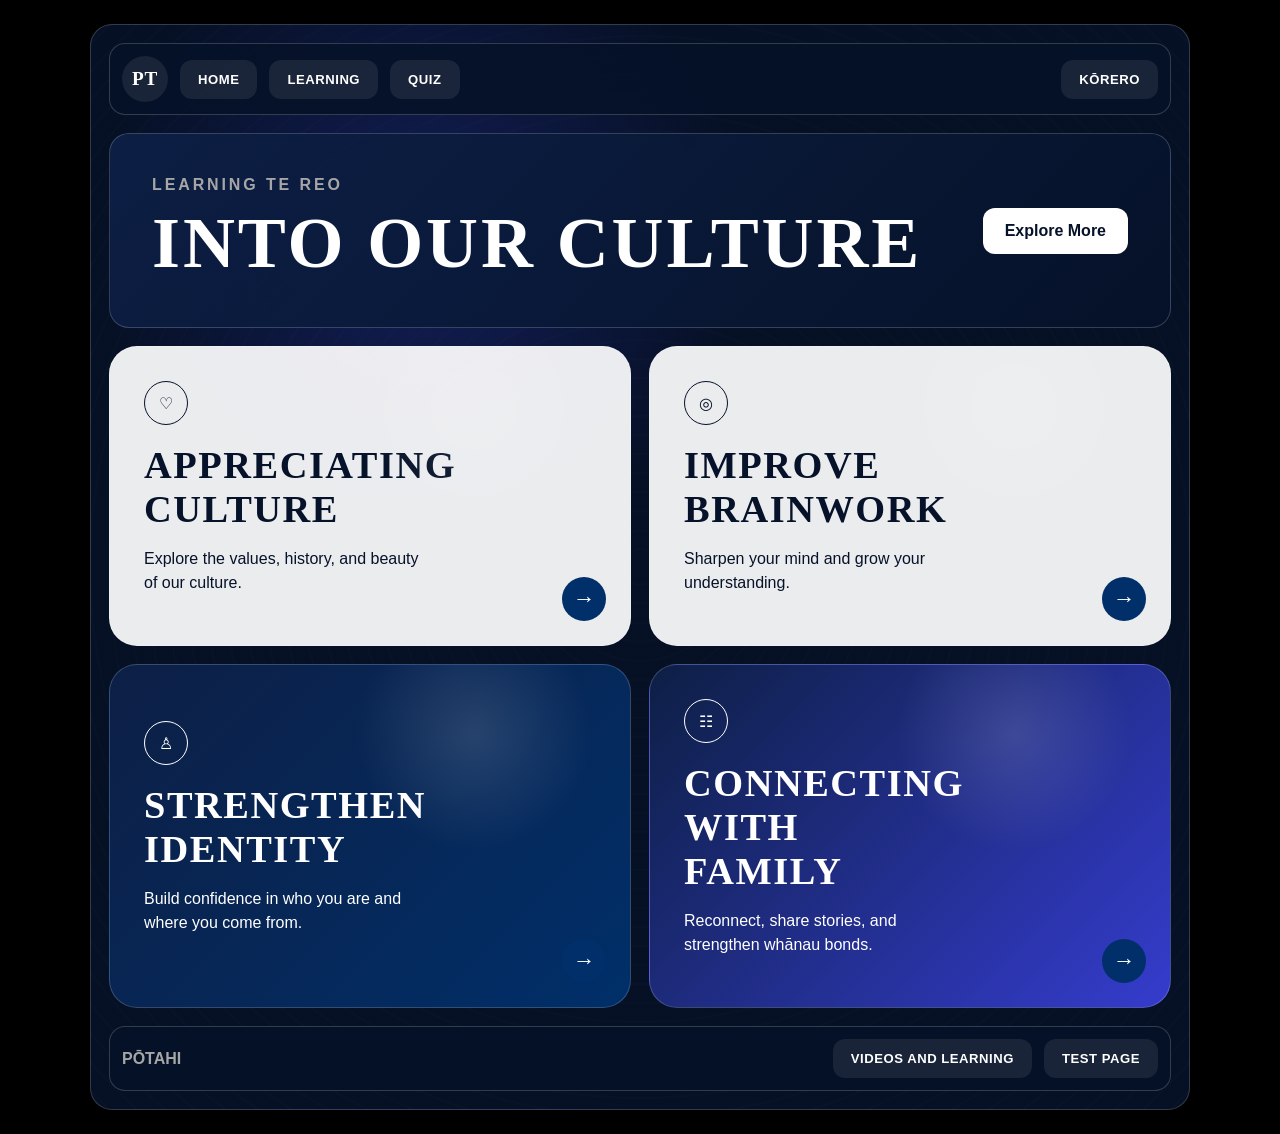
==== index.html @ b0d4fcc9 "homepage" ====
<!DOCTYPE html>
<html lang="en-NZ">
<head>
  <meta charset="UTF-8" />
  <meta name="viewport" content="width=device-width, initial-scale=1.0" />
  <title>Learning Te Reo</title>
  <link rel="stylesheet" href="style.css" />
</head>
<body>
  <main class="site-shell">
    <nav class="top-nav" aria-label="Main navigation">
      <a class="logo" href="#" aria-label="Home">PT</a>
      <a href="#">Home</a>
      <a href="#learning">Learning</a>
      <a href="#quiz">Quiz</a>
      <a class="nav-pill" href="#korero">Kōrero</a>
    </nav>

    <section class="hero">
      <div>
        <p class="eyebrow">Learning Te Reo</p>
        <h1>Into Our Culture</h1>
      </div>
      <a class="button" href="#learning">Explore More</a>
    </section>

    <section id="learning" class="card-grid" aria-label="Learning sections">
      <article class="info-card light-card">
        <div class="icon">♡</div>
        <h2>Appreciating Culture</h2>
        <p>Explore the values, history, and beauty of our culture.</p>
        <a href="#" aria-label="Open Appreciating Culture">→</a>
      </article>

      <article class="info-card light-card">
        <div class="icon">◎</div>
        <h2>Improve Brainwork</h2>
        <p>Sharpen your mind and grow your understanding.</p>
        <a href="#" aria-label="Open Improve Brainwork">→</a>
      </article>

      <article class="info-card dark-card">
        <div class="icon">♙</div>
        <h2>Strengthen Identity</h2>
        <p>Build confidence in who you are and where you come from.</p>
        <a href="#" aria-label="Open Strengthen Identity">→</a>
      </article>

      <article class="info-card purple-card">
        <div class="icon">☷</div>
        <h2>Connecting With Family</h2>
        <p>Reconnect, share stories, and strengthen whānau bonds.</p>
        <a href="#" aria-label="Open Connecting With Family">→</a>
      </article>
    </section>

    <footer class="footer-nav">
      <span>Pōtahi</span>
      <a href="#videos">Videos and Learning</a>
      <a id="quiz" href="#test">Test Page</a>
    </footer>
  </main>

  <script src="script.js"></script>
</body>
</html>
---- style.css ----
:root {
  --navy: #061229;
  --navy-2: #0d1f45;
  --blue: #002f69;
  --purple: #353ccd;
  --white: #ffffff;
  --soft: #f4f5f7;
  --muted: #a6a6a6;
  --line: rgba(255, 255, 255, 0.18);
}

* {
  box-sizing: border-box;
}

body {
  margin: 0;
  min-height: 100vh;
  font-family: Arial, Helvetica, sans-serif;
  background: #000;
  color: var(--white);
  display: grid;
  place-items: center;
  padding: 24px;
}

.site-shell {
  width: min(1100px, 100%);
  padding: 18px;
  border-radius: 22px;
  border: 1px solid var(--line);
  background:
    radial-gradient(circle at 30% 20%, rgba(53, 60, 205, 0.3), transparent 28%),
    linear-gradient(rgba(6, 18, 41, 0.9), rgba(6, 18, 41, 0.92)),
    repeating-radial-gradient(circle at center, transparent 0 16px, rgba(255,255,255,0.08) 17px 19px);
  box-shadow: 0 24px 80px rgba(0, 0, 0, 0.45);
}

.top-nav,
.footer-nav {
  background: rgba(6, 18, 41, 0.9);
  border: 1px solid var(--line);
  border-radius: 16px;
  padding: 12px;
  display: flex;
  gap: 12px;
  align-items: center;
}

.top-nav a,
.footer-nav a {
  color: var(--white);
  text-decoration: none;
  font-weight: 700;
  letter-spacing: 0.04em;
  text-transform: uppercase;
  font-size: 0.82rem;
  padding: 12px 18px;
  border-radius: 12px;
  background: rgba(255, 255, 255, 0.08);
}

.top-nav a:hover,
.footer-nav a:hover,
.button:hover {
  transform: translateY(-2px);
}

.logo {
  width: 46px;
  height: 46px;
  display: grid;
  place-items: center;
  border-radius: 50% !important;
  padding: 0 !important;
  font-family: Georgia, serif;
  font-size: 1.2rem !important;
}

.nav-pill {
  margin-left: auto;
}

.hero {
  margin: 18px 0;
  min-height: 170px;
  border-radius: 20px;
  padding: 42px;
  display: flex;
  justify-content: space-between;
  gap: 24px;
  align-items: center;
  background: linear-gradient(135deg, rgba(13,31,69,0.98), rgba(6,18,41,0.9));
  border: 1px solid var(--line);
}

.eyebrow {
  margin: 0 0 8px;
  text-transform: uppercase;
  letter-spacing: 0.18em;
  color: var(--muted);
  font-weight: 700;
}

h1,
h2 {
  margin: 0;
  font-family: Georgia, 'Times New Roman', serif;
  text-transform: uppercase;
  letter-spacing: 0.04em;
}

h1 {
  font-size: clamp(2.2rem, 6vw, 4.5rem);
}

.button {
  color: var(--navy);
  background: var(--white);
  text-decoration: none;
  font-weight: 800;
  padding: 14px 22px;
  border-radius: 12px;
  white-space: nowrap;
}

.card-grid {
  display: grid;
  grid-template-columns: repeat(2, 1fr);
  gap: 18px;
}

.info-card {
  min-height: 240px;
  padding: 34px;
  border-radius: 28px;
  border: 1px solid var(--line);
  position: relative;
  overflow: hidden;
  display: flex;
  flex-direction: column;
  justify-content: center;
}

.info-card::after {
  content: "";
  position: absolute;
  inset: 0;
  background: radial-gradient(circle at 70% 20%, rgba(255,255,255,0.13), transparent 26%);
  pointer-events: none;
}

.info-card h2 {
  font-size: clamp(1.6rem, 3vw, 2.6rem);
  max-width: 11ch;
}

.info-card p {
  max-width: 280px;
  line-height: 1.5;
}

.info-card a {
  position: absolute;
  right: 24px;
  bottom: 24px;
  width: 44px;
  height: 44px;
  display: grid;
  place-items: center;
  border-radius: 50%;
  color: var(--white);
  background: var(--blue);
  text-decoration: none;
  font-size: 1.4rem;
}

.icon {
  width: 44px;
  height: 44px;
  display: grid;
  place-items: center;
  border: 1px solid currentColor;
  border-radius: 50%;
  margin-bottom: 18px;
}

.light-card {
  background: rgba(255,255,255,0.92);
  color: var(--navy);
}

.dark-card {
  background: linear-gradient(135deg, var(--navy-2), var(--blue));
}

.purple-card {
  background: linear-gradient(135deg, var(--navy-2), var(--purple));
}

.footer-nav {
  margin-top: 18px;
}

.footer-nav span {
  margin-right: auto;
  font-weight: 800;
  text-transform: uppercase;
  color: var(--muted);
}

@media (max-width: 760px) {
  body {
    padding: 12px;
  }

  .top-nav,
  .footer-nav,
  .hero {
    flex-wrap: wrap;
  }

  .nav-pill {
    margin-left: 0;
  }

  .hero {
    padding: 28px;
    align-items: flex-start;
  }

  .card-grid {
    grid-template-columns: 1fr;
  }

  .info-card {
    min-height: 210px;
  }
}
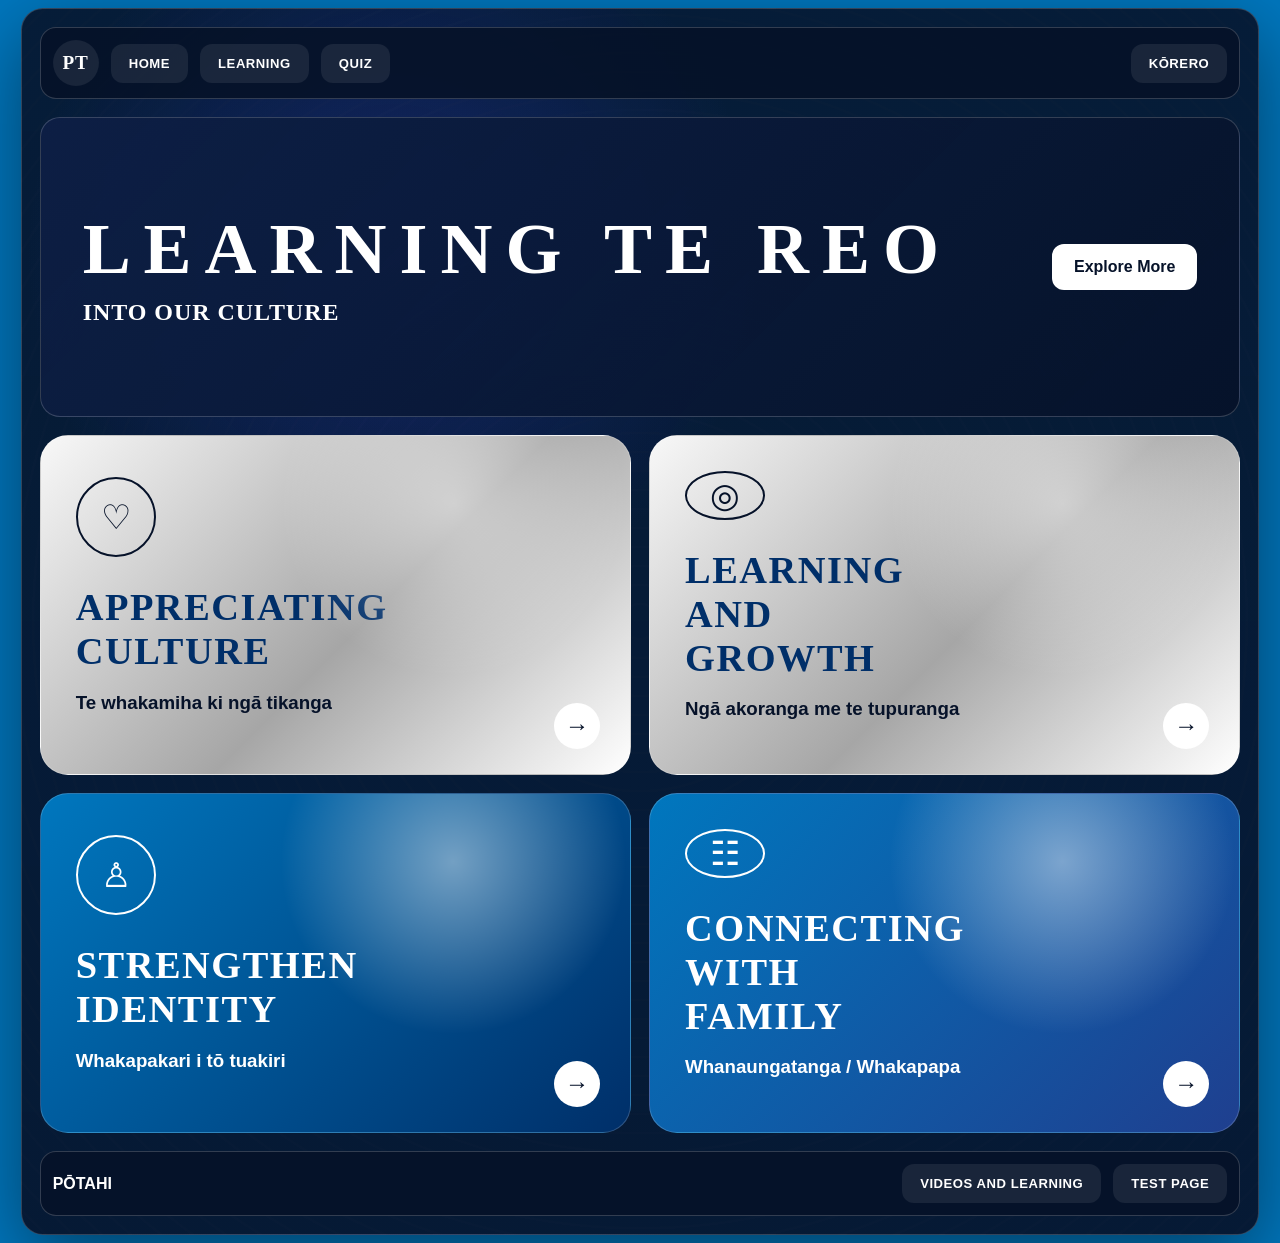
==== commit a758e6f1: "testing" ====
--- a/index.html
+++ b/index.html
@@ -6,52 +6,156 @@
   <title>Learning Te Reo</title>
   <link rel="stylesheet" href="style.css" />
 </head>
+
+
 <body>
+
+
   <main class="site-shell">
+
     <nav class="top-nav" aria-label="Main navigation">
       <a class="logo" href="#" aria-label="Home">PT</a>
       <a href="#">Home</a>
-      <a href="#learning">Learning</a>
-      <a href="#quiz">Quiz</a>
+      <a href="learning.html">Learning</a>
+      <a href="Quiz.html">Quiz</a>
       <a class="nav-pill" href="#korero">Kōrero</a>
     </nav>
 
+
+
     <section class="hero">
       <div>
-        <p class="eyebrow">Learning Te Reo</p>
-        <h1>Into Our Culture</h1>
+        <h1 class="eyebrow">Learning Te Reo</h1>
+        <h2>Into Our Culture</h2>
       </div>
       <a class="button" href="#learning">Explore More</a>
     </section>
 
     <section id="learning" class="card-grid" aria-label="Learning sections">
-      <article class="info-card light-card">
+
+<article class="info-card light-card">
+
+    <div class="card-front">
         <div class="icon">♡</div>
+
         <h2>Appreciating Culture</h2>
-        <p>Explore the values, history, and beauty of our culture.</p>
-        <a href="#" aria-label="Open Appreciating Culture">→</a>
-      </article>
 
-      <article class="info-card light-card">
+        <h3>Te whakamiha ki ngā tikanga</h3>
+
+        <span class="arrow">→</span>
+    </div>
+
+    <div class="card-back">
+
+        <h2>Appreciating Culture</h2>
+
+        <p>
+            Learning Te Reo Māori helps us understand the traditions,
+            values and stories that have shaped Aotearoa. Appreciating
+            culture strengthens respect and connection between people.
+        </p>
+
+        <a href="learning.html" class="learn-btn">
+            Learn More
+        </a>
+
+    </div>
+
+</article>
+
+<article class="info-card light-card">
+
+    <div class="card-front">
+
         <div class="icon">◎</div>
-        <h2>Improve Brainwork</h2>
-        <p>Sharpen your mind and grow your understanding.</p>
-        <a href="#" aria-label="Open Improve Brainwork">→</a>
-      </article>
 
-      <article class="info-card dark-card">
+        <h2>Learning and Growth</h2>
+
+        <h3>Ngā akoranga me te tupuranga</h3>
+
+        <span class="arrow">→</span>
+
+    </div>
+
+    <div class="card-back">
+
+        <h2>Learning and Growth</h2>
+
+        <p>
+            Learning another language improves memory, confidence and
+            communication while helping young people connect with Māori
+            culture.
+        </p>
+
+        <a href="learning.html" class="learn-btn">
+            Learn More
+        </a>
+
+    </div>
+
+</article>
+
+<article class="info-card dark-card">
+
+    <div class="card-front">
+
         <div class="icon">♙</div>
+
         <h2>Strengthen Identity</h2>
-        <p>Build confidence in who you are and where you come from.</p>
-        <a href="#" aria-label="Open Strengthen Identity">→</a>
-      </article>
 
-      <article class="info-card purple-card">
+        <h3>Whakapakari i tō tuakiri</h3>
+
+        <span class="arrow">→</span>
+
+    </div>
+
+    <div class="card-back">
+
+        <h2>Strengthen Identity</h2>
+
+        <p>
+            Speaking Te Reo Māori helps young Māori feel proud of who they
+            are while strengthening identity, confidence and belonging.
+        </p>
+
+        <a href="learning.html" class="learn-btn">
+            Learn More
+        </a>
+
+    </div>
+
+</article>
+
+<article class="info-card purple-card">
+
+    <div class="card-front">
+
         <div class="icon">☷</div>
+
         <h2>Connecting With Family</h2>
-        <p>Reconnect, share stories, and strengthen whānau bonds.</p>
-        <a href="#" aria-label="Open Connecting With Family">→</a>
-      </article>
+
+        <h3>Whanaungatanga / Whakapapa</h3>
+
+        <span class="arrow">→</span>
+
+    </div>
+
+    <div class="card-back">
+
+        <h2>Connecting With Family</h2>
+
+        <p>
+            Learning Te Reo Māori creates stronger relationships between
+            generations and helps preserve family history and whakapapa.
+        </p>
+
+        <a href="learning.html" class="learn-btn">
+            Learn More
+        </a>
+
+    </div>
+
+</article>
     </section>
 
     <footer class="footer-nav">
--- a/style.css
+++ b/style.css
@@ -6,6 +6,7 @@
   --white: #ffffff;
   --soft: #f4f5f7;
   --muted: #a6a6a6;
+  --ocean: #0077BE;
   --line: rgba(255, 255, 255, 0.18);
 }
 
@@ -17,15 +18,16 @@
   margin: 0;
   min-height: 100vh;
   font-family: Arial, Helvetica, sans-serif;
-  background: #000;
+  background: var(--ocean);
   color: var(--white);
-  display: grid;
-  place-items: center;
-  padding: 24px;
+
+  padding: 8px;
 }
 
 .site-shell {
-  width: min(1100px, 100%);
+  width: 98%;
+  max-width: 2500px;
+  margin: 0 auto;
   padding: 18px;
   border-radius: 22px;
   border: 1px solid var(--line);
@@ -83,7 +85,7 @@
 
 .hero {
   margin: 18px 0;
-  min-height: 170px;
+  min-height: 300px;
   border-radius: 20px;
   padding: 42px;
   display: flex;
@@ -98,7 +100,7 @@
   margin: 0 0 8px;
   text-transform: uppercase;
   letter-spacing: 0.18em;
-  color: var(--muted);
+  color: var(--white);
   font-weight: 700;
 }
 
@@ -107,6 +109,7 @@
   margin: 0;
   font-family: Georgia, 'Times New Roman', serif;
   text-transform: uppercase;
+  color: var(--white);
   letter-spacing: 0.04em;
 }
 
@@ -130,23 +133,122 @@
   gap: 18px;
 }
 
-.info-card {
-  min-height: 240px;
-  padding: 34px;
-  border-radius: 28px;
-  border: 1px solid var(--line);
-  position: relative;
-  overflow: hidden;
-  display: flex;
-  flex-direction: column;
-  justify-content: center;
-}
+.info-card{
+    position:relative;
+    min-height: 340px;
+    border-radius:28px;
+    overflow:hidden;
+    border:1px solid var(--line);
+
+    cursor:pointer;
+
+    transition:.45s;
+
+    transform-style:preserve-3d;
+}
+
+.info-card:hover{
+    transform:translateY(-12px) scale(1.03);
+
+    box-shadow:0 30px 60px rgba(0,0,0,.35);
+}
+
+.card-front,
+.card-back{
+
+    position:absolute;
+
+    inset:0;
+
+    padding:35px;
+
+    display:flex;
+
+    flex-direction:column;
+
+    justify-content:center;
+
+    transition:.45s;
+}
+
+.card-front{
+
+    opacity:1;
+
+    transform:translateY(0);
+}
+
+.card-back{
+
+    opacity:0;
+
+    transform:translateY(60px);
+
+    justify-content:center;
+}
+
+.info-card:hover .card-front{
+
+    opacity:0;
+
+    transform:translateY(-40px);
+}
+
+.info-card:hover .card-back{
+
+    opacity:1;
+
+    transform:translateY(0);
+}
+
+.arrow{
+
+    position:absolute;
+
+    right:30px;
+
+    bottom:25px;
+
+    width:46px;
+
+    height:46px;
+
+    border-radius:50%;
+
+    display:grid;
+
+    place-items:center;
+
+    background:white;
+
+    color:#061229;
+
+    font-size:24px;
+
+    font-weight:bold;
+
+    transition:.35s;
+}
+
+.info-card:hover .arrow{
+
+    transform:rotate(45deg) scale(1.2);
+}
+
+
 
 .info-card::after {
   content: "";
   position: absolute;
   inset: 0;
-  background: radial-gradient(circle at 70% 20%, rgba(255,255,255,0.13), transparent 26%);
+
+  background:
+    radial-gradient(
+      circle at 70% 20%,
+      rgba(255,255,255,0.45),
+      transparent 35%
+    );
+
   pointer-events: none;
 }
 
@@ -156,46 +258,104 @@
 }
 
 .info-card p {
-  max-width: 280px;
-  line-height: 1.5;
-}
-
-.info-card a {
-  position: absolute;
-  right: 24px;
-  bottom: 24px;
-  width: 44px;
-  height: 44px;
-  display: grid;
-  place-items: center;
-  border-radius: 50%;
-  color: var(--white);
-  background: var(--blue);
-  text-decoration: none;
-  font-size: 1.4rem;
-}
-
-.icon {
-  width: 44px;
-  height: 44px;
-  display: grid;
-  place-items: center;
-  border: 1px solid currentColor;
-  border-radius: 50%;
-  margin-bottom: 18px;
+    max-width: 100%;
+    width: 100%;
+
+    font-size: 1.05rem;
+    line-height: 1.8;
+
+    margin-top: 18px;
+    margin-bottom: 0;
+
+    flex-grow: 1;
+}
+
+.learn-btn{
+    position:absolute;
+
+    right:25px;
+    bottom:25px;
+
+    width:120px;
+    height:120px;
+
+    display:flex;
+    align-items:center;
+    justify-content:center;
+
+    border-radius:50%;
+
+    text-decoration:none;
+    text-align:center;
+
+    font-size:1.15rem;
+    font-weight:700;
+
+    transition:.35s;
+}
+
+/* Top two cards */
+.light-card .learn-btn{
+    background:#ffffff;
+    color:var(--blue);
+}
+
+/* Bottom two cards */
+.dark-card .learn-btn,
+.purple-card .learn-btn{
+    background:var(--blue);
+    color:#ffffff;
+}
+
+.learn-btn:hover{
+    transform:scale(1.08);
+}
+
+.icon{
+    width:80px;
+    height:80px;
+
+    font-size:34px;
+
+    display:flex;
+    align-items:center;
+    justify-content:center;
+
+    border-radius:50%;
+    border:2px solid currentColor;
+
+    margin-bottom:28px;
 }
 
 .light-card {
-  background: rgba(255,255,255,0.92);
+  background: linear-gradient(
+      135deg,
+      #f8f8f8 0%,
+      var(--muted) 55%,
+      #ffffff 100%
+  );
+
   color: var(--navy);
 }
 
+.light-card h2 {
+  color: var(--blue);
+}
+
+.light-card p {
+  color: var(--blue);
+}
+
 .dark-card {
-  background: linear-gradient(135deg, var(--navy-2), var(--blue));
+  background: linear-gradient(135deg, var(--ocean), var(--blue));
 }
 
 .purple-card {
-  background: linear-gradient(135deg, var(--navy-2), var(--purple));
+  background: linear-gradient(
+      135deg,
+      var(--ocean),
+      #1f3f8f
+  );
 }
 
 .footer-nav {
@@ -206,7 +366,46 @@
   margin-right: auto;
   font-weight: 800;
   text-transform: uppercase;
-  color: var(--muted);
+  color: var(--white);
+}
+
+.learn-btn{
+    width:120px;
+    height:120px;
+
+    display:flex;
+    align-items:center;
+    justify-content:center;
+
+    text-align:center;
+    text-decoration:none;
+
+    border-radius:50%;
+
+    font-weight:bold;
+
+    transition:.3s;
+
+    position:absolute;
+    right:25px;
+    bottom:25px;
+}
+
+/* Top two cards */
+.light-card .learn-btn{
+    background:#ffffff;
+    color:var(--blue);
+}
+
+/* Bottom two cards */
+.dark-card .learn-btn,
+.purple-card .learn-btn{
+    background:var(--blue);
+    color:#ffffff;
+}
+
+.learn-btn:hover{
+    transform:scale(1.08);
 }
 
 @media (max-width: 760px) {
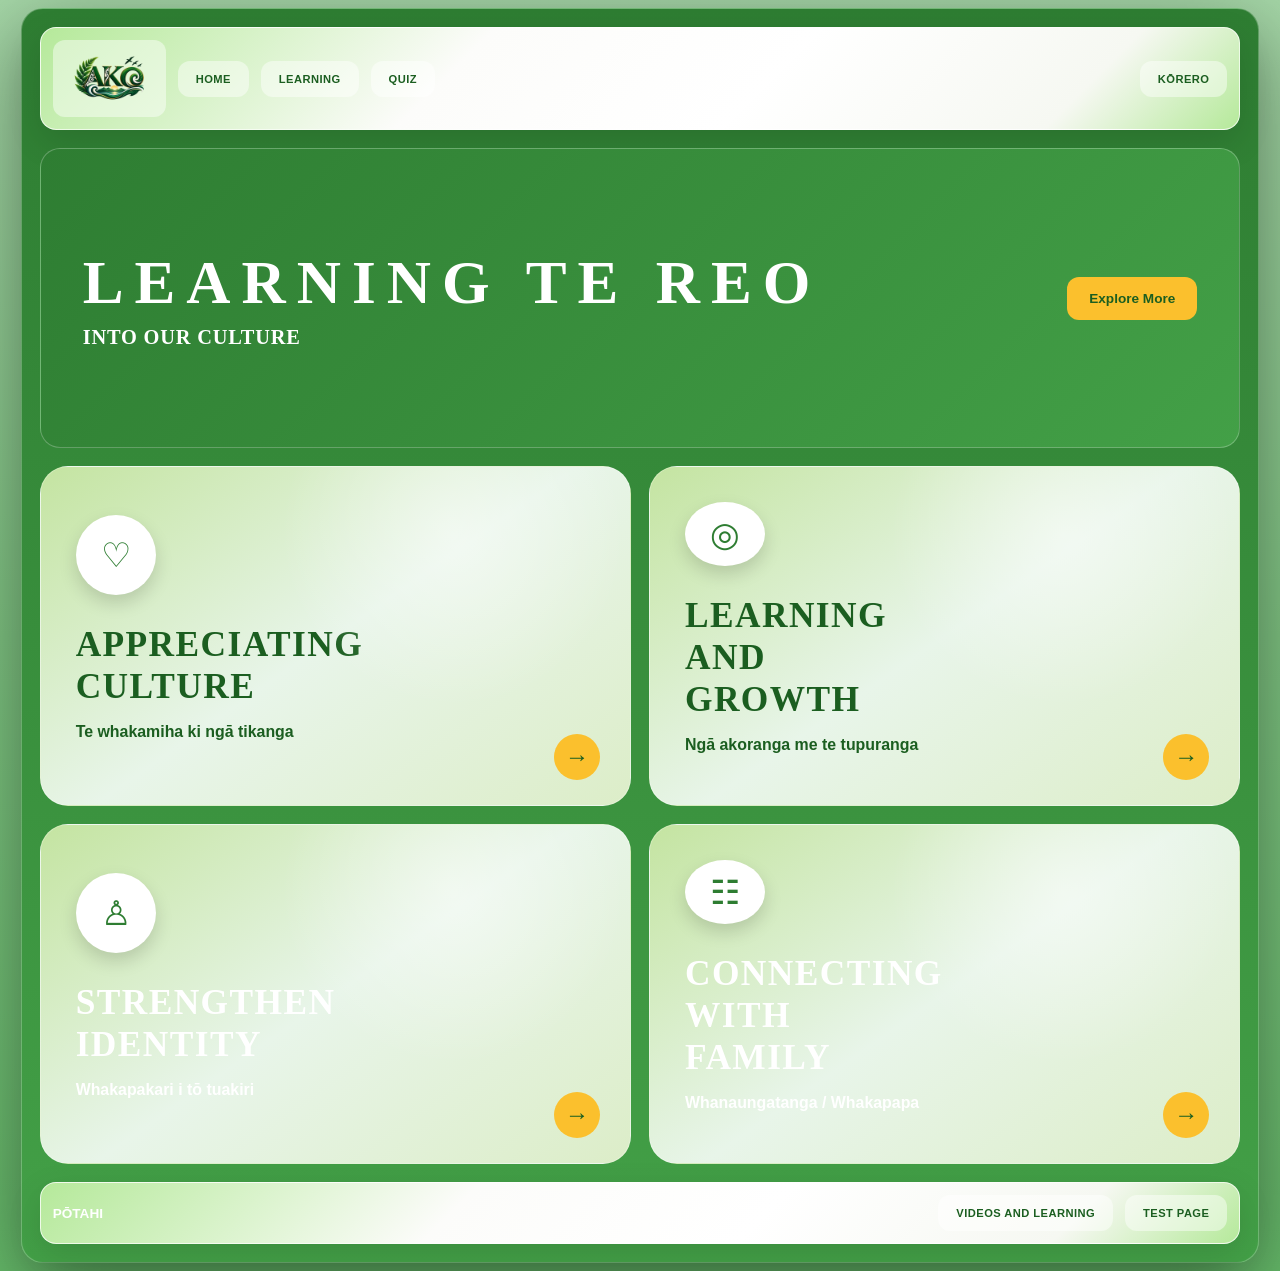
==== commit f6dba009: "adding a new logo to my home, learning and quiz page" ====
--- a/index.html
+++ b/index.html
@@ -14,8 +14,8 @@
   <main class="site-shell">
 
     <nav class="top-nav" aria-label="Main navigation">
-      <a class="logo" href="#" aria-label="Home">PT</a>
-      <a href="#">Home</a>
+	  <a href="#"><img src="graphics/website_logo.png" width="77" height="51" alt=""/> </a>
+      <a href="#" width="77" height="51">Home</a>
       <a href="learning.html">Learning</a>
       <a href="Quiz.html">Quiz</a>
       <a class="nav-pill" href="#korero">Kōrero</a>
--- a/style.css
+++ b/style.css
@@ -1,13 +1,13 @@
 :root {
-  --navy: #061229;
-  --navy-2: #0d1f45;
-  --blue: #002f69;
-  --purple: #353ccd;
-  --white: #ffffff;
-  --soft: #f4f5f7;
-  --muted: #a6a6a6;
-  --ocean: #0077BE;
-  --line: rgba(255, 255, 255, 0.18);
+  --forest:#2E7D32;
+  --emerald:#43A047;
+  --lime:#81C784;
+  --mint:#E8F5E9;
+  --sage:#C8E6C9;
+  --dark:#1B5E20;
+  --gold:#FBC02D;
+  --white:#FFFFFF;
+  --line: rgba(255,255,255,.25);
 }
 
 * {
@@ -18,7 +18,7 @@
   margin: 0;
   min-height: 100vh;
   font-family: Arial, Helvetica, sans-serif;
-  background: var(--ocean);
+  background: linear-gradient(180deg,#A5D6A7,#81C784,#66BB6A);
   color: var(--white);
 
   padding: 8px;
@@ -31,41 +31,71 @@
   padding: 18px;
   border-radius: 22px;
   border: 1px solid var(--line);
-  background:
-    radial-gradient(circle at 30% 20%, rgba(53, 60, 205, 0.3), transparent 28%),
-    linear-gradient(rgba(6, 18, 41, 0.9), rgba(6, 18, 41, 0.92)),
-    repeating-radial-gradient(circle at center, transparent 0 16px, rgba(255,255,255,0.08) 17px 19px);
+  background: linear-gradient(180deg,#2E7D32,#388E3C,#43A047);
   box-shadow: 0 24px 80px rgba(0, 0, 0, 0.45);
 }
 
 .top-nav,
 .footer-nav {
-  background: rgba(6, 18, 41, 0.9);
-  border: 1px solid var(--line);
+
+  background: linear-gradient(
+      135deg,
+      #b5e99a 0%,
+      #fcfcfa 35%,
+      #ffffff 60%,
+      #f6f8f2 85%,
+      #b5e99a 100%
+  );
+
+  border: 1px solid rgba(255,255,255,.75);
+
   border-radius: 16px;
+
   padding: 12px;
+
   display: flex;
+
   gap: 12px;
+
   align-items: center;
+
+  box-shadow:
+      0 12px 35px rgba(0,0,0,.12);
 }
 
 .top-nav a,
 .footer-nav a {
-  color: var(--white);
+
+  color: var(--dark);
+
   text-decoration: none;
+
   font-weight: 700;
-  letter-spacing: 0.04em;
+
+  letter-spacing: .04em;
+
   text-transform: uppercase;
-  font-size: 0.82rem;
+
+  font-size: .82rem;
+
   padding: 12px 18px;
+
   border-radius: 12px;
-  background: rgba(255, 255, 255, 0.08);
+
+  background: rgba(255,255,255,.45);
+
+  transition: .3s;
 }
 
 .top-nav a:hover,
-.footer-nav a:hover,
-.button:hover {
-  transform: translateY(-2px);
+.footer-nav a:hover {
+
+    background: white;
+
+    transform: translateY(-2px);
+
+    box-shadow: 0 8px 20px rgba(0,0,0,.10);
+
 }
 
 .logo {
@@ -92,7 +122,7 @@
   justify-content: space-between;
   gap: 24px;
   align-items: center;
-  background: linear-gradient(135deg, rgba(13,31,69,0.98), rgba(6,18,41,0.9));
+  background: linear-gradient(135deg,#2E7D32,#43A047);
   border: 1px solid var(--line);
 }
 
@@ -328,34 +358,25 @@
 }
 
 .light-card {
-  background: linear-gradient(
-      135deg,
-      #f8f8f8 0%,
-      var(--muted) 55%,
-      #ffffff 100%
-  );
-
-  color: var(--navy);
+  background:linear-gradient(145deg,#c4e4a1,#E8F5E9,#DCEDC8);
+
+  color: var(--dark);
 }
 
 .light-card h2 {
-  color: var(--blue);
+  color: var(--dark);
 }
 
 .light-card p {
-  color: var(--blue);
+  color: var(--dark);
 }
 
 .dark-card {
-  background: linear-gradient(135deg, var(--ocean), var(--blue));
+  background:linear-gradient(145deg,#c4e4a1,#E8F5E9,#DCEDC8);
 }
 
 .purple-card {
-  background: linear-gradient(
-      135deg,
-      var(--ocean),
-      #1f3f8f
-  );
+  background:linear-gradient(145deg,#c4e4a1,#E8F5E9,#DCEDC8);
 }
 
 .footer-nav {
@@ -394,13 +415,13 @@
 /* Top two cards */
 .light-card .learn-btn{
     background:#ffffff;
-    color:var(--blue);
+    color:var(--dark);
 }
 
 /* Bottom two cards */
 .dark-card .learn-btn,
 .purple-card .learn-btn{
-    background:var(--blue);
+    background:var(--dark);
     color:#ffffff;
 }
 
@@ -436,3 +457,780 @@
     min-height: 210px;
   }
 }
+
+.button,.learn-btn,.arrow{background:#FBC02D !important;color:#1B5E20 !important;}
+.icon{background:#fff;color:#2E7D32;border:none;box-shadow:0 8px 18px rgba(0,0,0,.15);}
+
+html {
+    font-size: 85%;
+}
+
+/* =====================================================
+LEARNING PAGE
+===================================================== */
+
+/* Active navigation link */
+
+.top-nav a.active {
+background: #ffffff;
+box-shadow: 0 8px 20px rgba(0,0,0,.10);
+}
+
+/* Learning Hero */
+
+.learning-hero {
+
+margin: 18px 0;
+
+min-height: 390px;
+
+padding: 55px;
+
+border-radius: 28px;
+
+display: flex;
+
+justify-content: space-between;
+
+align-items: center;
+
+gap: 40px;
+
+background:
+    linear-gradient(
+        135deg,
+        #1B5E20,
+        #2E7D32,
+        #43A047
+    );
+
+border: 1px solid var(--line);
+
+overflow: hidden;
+
+position: relative;
+
+}
+
+.learning-hero::after {
+
+content: "";
+
+position: absolute;
+
+width: 400px;
+height: 400px;
+
+border-radius: 50%;
+
+right: -120px;
+top: -160px;
+
+background: rgba(255,255,255,.10);
+
+}
+
+.learning-hero-content {
+
+max-width: 720px;
+
+position: relative;
+
+z-index: 2;
+
+}
+
+.learning-eyebrow {
+
+margin: 0 0 12px;
+
+text-transform: uppercase;
+
+letter-spacing: .18em;
+
+font-size: .85rem;
+
+font-weight: 800;
+
+color: #FBC02D;
+
+}
+
+.learning-hero h1 {
+
+margin: 0;
+
+font-family: Georgia, 'Times New Roman', serif;
+
+font-size: clamp(2.8rem, 7vw, 5.5rem);
+
+line-height: 1;
+
+color: #ffffff;
+
+}
+
+.learning-hero-content > p:not(.learning-eyebrow) {
+
+max-width: 650px;
+
+margin: 22px 0 30px;
+
+font-size: 1.15rem;
+
+line-height: 1.7;
+
+color: #ffffff;
+
+}
+
+.learning-start-btn {
+
+display: inline-flex;
+
+align-items: center;
+
+justify-content: center;
+
+padding: 14px 24px;
+
+border-radius: 14px;
+
+background: #FBC02D;
+
+color: #1B5E20;
+
+text-decoration: none;
+
+font-weight: 800;
+
+transition: .3s;
+
+}
+
+.learning-start-btn:hover {
+
+transform: translateY(-4px) scale(1.03);
+
+box-shadow: 0 12px 25px rgba(0,0,0,.2);
+
+}
+
+/* Hero symbol */
+
+.learning-hero-symbol {
+
+min-width: 230px;
+
+width: 230px;
+
+height: 230px;
+
+border-radius: 50%;
+
+display: flex;
+
+flex-direction: column;
+
+align-items: center;
+
+justify-content: center;
+
+background: rgba(255,255,255,.12);
+
+border: 2px solid rgba(255,255,255,.25);
+
+position: relative;
+
+z-index: 2;
+
+text-align: center;
+
+}
+
+.learning-hero-symbol span {
+
+font-size: 4rem;
+
+margin-bottom: 8px;
+
+}
+
+.learning-hero-symbol strong {
+
+color: #ffffff;
+
+font-family: Georgia, serif;
+
+font-size: 1.5rem;
+
+}
+
+.learning-hero-symbol small {
+
+color: #E8F5E9;
+
+margin-top: 4px;
+
+}
+
+/* Section heading */
+
+.learning-section {
+
+margin: 35px 0;
+
+}
+
+.section-heading {
+
+text-align: center;
+
+margin-bottom: 30px;
+
+}
+
+.section-heading p {
+
+margin: 0 0 8px;
+
+color: #FBC02D;
+
+font-size: .8rem;
+
+font-weight: 800;
+
+letter-spacing: .18em;
+
+}
+
+.section-heading h2 {
+
+margin: 0;
+
+font-size: clamp(1.8rem, 4vw, 3rem);
+
+}
+
+.section-heading span {
+
+display: block;
+
+margin-top: 10px;
+
+color: #E8F5E9;
+
+font-size: 1rem;
+
+}
+
+/* Learning cards */
+
+.learning-grid {
+
+
+display: grid;
+
+grid-template-columns: repeat(2, 1fr);
+
+gap: 20px;
+
+
+}
+
+.learning-card {
+
+
+min-height: 270px;
+
+padding: 30px;
+
+border-radius: 24px;
+
+position: relative;
+
+overflow: hidden;
+
+display: flex;
+
+align-items: flex-start;
+
+gap: 24px;
+
+text-decoration: none;
+
+color: #1B5E20;
+
+background:
+    linear-gradient(
+        145deg,
+        #C8E6C9,
+        #E8F5E9,
+        #DCEDC8
+    );
+
+border: 1px solid rgba(255,255,255,.5);
+
+box-shadow:
+    0 12px 30px rgba(0,0,0,.18);
+
+transition:
+    transform .35s ease,
+    box-shadow .35s ease;
+
+
+}
+
+.learning-card::before {
+
+
+content: "";
+
+position: absolute;
+
+width: 180px;
+height: 180px;
+
+border-radius: 50%;
+
+right: -70px;
+bottom: -70px;
+
+background: rgba(46,125,50,.10);
+
+transition: .4s;
+
+
+}
+
+.learning-card:hover {
+
+
+transform: translateY(-10px) scale(1.015);
+
+box-shadow:
+    0 25px 50px rgba(0,0,0,.28);
+
+
+}
+
+.learning-card:hover::before {
+
+
+transform: scale(1.4);
+
+
+}
+
+.learning-card-icon {
+
+
+width: 75px;
+height: 75px;
+
+min-width: 75px;
+
+border-radius: 22px;
+
+display: flex;
+
+align-items: center;
+
+justify-content: center;
+
+background: #ffffff;
+
+font-size: 2rem;
+
+box-shadow:
+    0 8px 18px rgba(0,0,0,.12);
+
+
+}
+
+.learning-card-content {
+
+
+padding-right: 35px;
+
+
+}
+
+.card-number {
+
+
+display: block;
+
+margin-bottom: 5px;
+
+font-size: .75rem;
+
+font-weight: 800;
+
+letter-spacing: .12em;
+
+color: #43A047;
+
+
+}
+
+.learning-card h3 {
+
+
+margin: 0;
+
+font-family: Georgia, 'Times New Roman', serif;
+
+font-size: 1.8rem;
+
+color: #1B5E20;
+
+
+}
+
+.learning-card h4 {
+
+
+margin: 5px 0 14px;
+
+font-size: .95rem;
+
+font-weight: 700;
+
+color: #43A047;
+
+
+}
+
+.learning-card p {
+
+
+margin: 0;
+
+font-size: 1rem;
+
+line-height: 1.6;
+
+color: #2E7D32;
+
+
+}
+
+.learning-card-arrow {
+
+
+position: absolute;
+
+right: 25px;
+
+bottom: 22px;
+
+width: 45px;
+height: 45px;
+
+border-radius: 50%;
+
+display: flex;
+
+align-items: center;
+
+justify-content: center;
+
+background: #FBC02D;
+
+color: #1B5E20;
+
+font-size: 1.4rem;
+
+font-weight: 900;
+
+transition: .3s;
+
+
+}
+
+.learning-card:hover .learning-card-arrow {
+
+
+transform: rotate(-45deg) scale(1.1);
+
+
+}
+
+/* Songs and videos */
+
+.learning-media-section {
+
+
+margin: 35px 0;
+
+padding: 45px;
+
+border-radius: 28px;
+
+display: grid;
+
+grid-template-columns: 1fr 1fr;
+
+gap: 35px;
+
+align-items: center;
+
+background:
+    linear-gradient(
+        135deg,
+        #2E7D32,
+        #43A047
+    );
+
+border: 1px solid var(--line);
+
+
+}
+
+.media-text h2 {
+
+
+margin: 0;
+
+font-size: clamp(1.8rem, 4vw, 3rem);
+
+
+}
+
+.media-text > p:not(.learning-eyebrow) {
+
+
+line-height: 1.7;
+
+font-size: 1rem;
+
+color: #E8F5E9;
+
+margin: 18px 0 25px;
+
+
+}
+
+.media-preview {
+
+
+min-height: 250px;
+
+border-radius: 24px;
+
+display: flex;
+
+flex-direction: column;
+
+align-items: center;
+
+justify-content: center;
+
+text-align: center;
+
+background:
+    rgba(255,255,255,.12);
+
+border: 1px solid rgba(255,255,255,.2);
+
+
+}
+
+.play-circle {
+
+
+width: 75px;
+height: 75px;
+
+border-radius: 50%;
+
+display: flex;
+
+align-items: center;
+
+justify-content: center;
+
+margin-bottom: 15px;
+
+background: #FBC02D;
+
+color: #1B5E20;
+
+font-size: 1.6rem;
+
+padding-left: 4px;
+
+
+}
+
+.media-preview h3 {
+
+
+margin: 0;
+
+font-family: Georgia, serif;
+
+font-size: 1.5rem;
+
+
+}
+
+.media-preview p {
+
+
+margin: 8px 0 0;
+
+color: #E8F5E9;
+
+
+}
+
+/* Culture section */
+
+.culture-learning-section {
+
+
+margin: 35px 0;
+
+padding: 40px;
+
+border-radius: 28px;
+
+display: grid;
+
+grid-template-columns: 280px 1fr;
+
+gap: 40px;
+
+align-items: center;
+
+background:
+    linear-gradient(
+        145deg,
+        #C8E6C9,
+        #E8F5E9
+    );
+
+color: #1B5E20;
+
+
+}
+
+.culture-image {
+
+
+width: 280px;
+height: 280px;
+
+border-radius: 24px;
+
+display: flex;
+
+align-items: center;
+
+justify-content: center;
+
+background: #2E7D32;
+
+box-shadow:
+    0 15px 35px rgba(0,0,0,.2);
+
+
+}
+
+.culture-image span {
+
+
+font-size: 6rem;
+
+
+}
+
+.culture-content h2 {
+
+
+color: #1B5E20;
+
+font-size: clamp(1.8rem, 4vw, 3rem);
+
+}
+
+.culture-content p {
+
+color: #2E7D32;
+
+line-height: 1.7;
+
+font-size: 1rem;
+
+}
+
+/* Mobile */
+
+@media (max-width: 760px) {
+
+
+.learning-hero {
+
+    padding: 32px;
+
+    flex-direction: column;
+
+    align-items: flex-start;
+
+}
+
+
+.learning-hero-symbol {
+
+    width: 170px;
+    height: 170px;
+
+    min-width: 170px;
+
+    align-self: center;
+
+}
+
+
+.learning-grid {
+
+    grid-template-columns: 1fr;
+
+}
+
+
+.learning-media-section {
+
+    grid-template-columns: 1fr;
+
+    padding: 30px;
+
+}
+
+
+.culture-learning-section {
+
+    grid-template-columns: 1fr;
+
+    padding: 30px;
+
+}
+
+
+.culture-image {
+
+    width: 100%;
+    height: 220px;
+
+}
+
+
+.learning-card {
+
+    min-height: 240px;
+
+}
+
+}
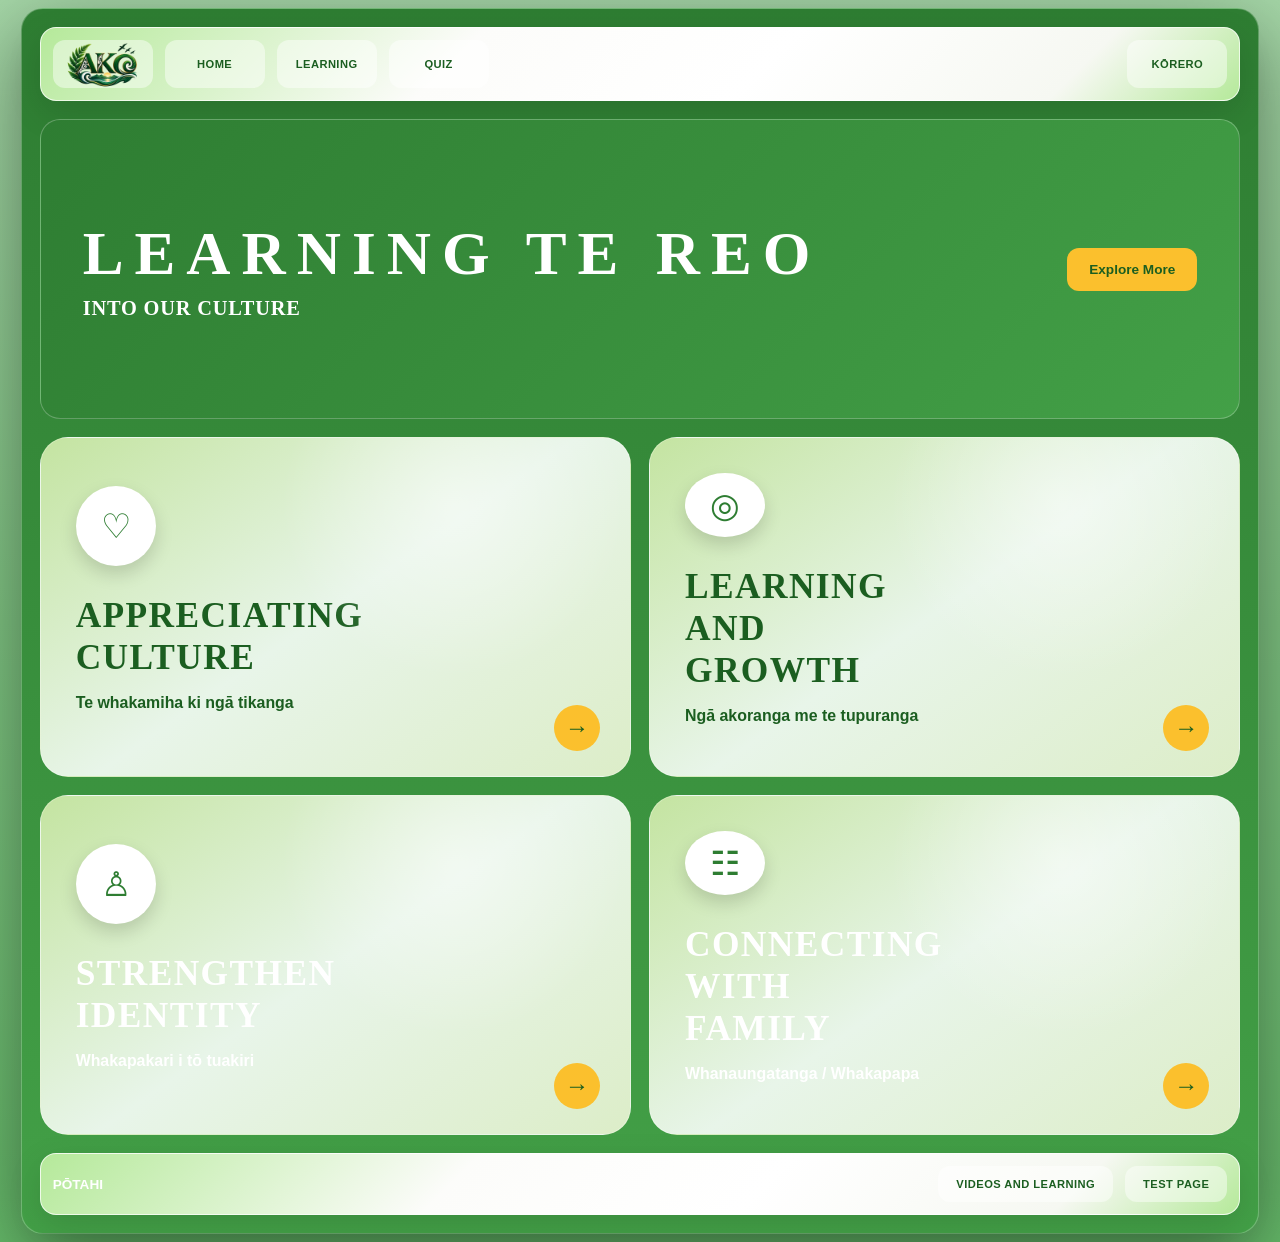
==== commit 07e3b4d5: "making sure the logo s being shown on every page" ====
--- a/index.html
+++ b/index.html
@@ -15,7 +15,7 @@
 
     <nav class="top-nav" aria-label="Main navigation">
 	  <a href="#"><img src="graphics/website_logo.png" width="77" height="51" alt=""/> </a>
-      <a href="#" width="77" height="51">Home</a>
+      <a href="index.html" width="77" height="51">Home</a>
       <a href="learning.html">Learning</a>
       <a href="Quiz.html">Quiz</a>
       <a class="nav-pill" href="#korero">Kōrero</a>
--- a/style.css
+++ b/style.css
@@ -88,6 +88,8 @@
 }
 
 .top-nav a:hover,
+
+
 .footer-nav a:hover {
 
     background: white;
@@ -1234,3 +1236,621 @@
 }
 
 }
+.top-nav a:not(.logo) {
+    width: 100px;
+    height: 48px;
+
+    display: flex;
+    align-items: center;
+    justify-content: center;
+
+    padding: 0;
+
+}:not(.logo)
+
+/* =====================================================
+   GREETINGS LESSON PAGE
+   ===================================================== */
+
+
+/* Lesson hero */
+
+.lesson-hero {
+
+    margin: 18px 0;
+
+    min-height: 350px;
+
+    padding: 50px;
+
+    border-radius: 28px;
+
+    display: flex;
+
+    justify-content: space-between;
+
+    align-items: center;
+
+    gap: 35px;
+
+    background:
+        linear-gradient(
+            135deg,
+            #1B5E20,
+            #2E7D32,
+            #43A047
+        );
+
+    border: 1px solid var(--line);
+
+}
+
+
+.lesson-hero h1 {
+
+    margin: 0;
+
+    font-family: Georgia, 'Times New Roman', serif;
+
+    font-size: clamp(3rem, 7vw, 5.5rem);
+
+    line-height: 1;
+
+    color: #ffffff;
+
+}
+
+
+.lesson-hero h2 {
+
+    margin: 12px 0 0;
+
+    font-size: clamp(1.5rem, 3vw, 2.4rem);
+
+    color: #FBC02D;
+
+}
+
+
+.lesson-hero p:not(.learning-eyebrow) {
+
+    max-width: 650px;
+
+    margin-top: 20px;
+
+    font-size: 1.1rem;
+
+    line-height: 1.7;
+
+    color: #E8F5E9;
+
+}
+
+
+.lesson-icon {
+
+    width: 210px;
+
+    height: 210px;
+
+    min-width: 210px;
+
+    border-radius: 50%;
+
+    display: flex;
+
+    align-items: center;
+
+    justify-content: center;
+
+    background: rgba(255,255,255,.12);
+
+    border: 2px solid rgba(255,255,255,.25);
+
+    font-size: 6rem;
+
+}
+
+
+/* Introduction */
+
+.lesson-intro {
+
+    margin: 35px 0;
+
+    padding: 35px;
+
+    border-radius: 24px;
+
+    text-align: center;
+
+    background:
+        linear-gradient(
+            145deg,
+            #C8E6C9,
+            #E8F5E9
+        );
+
+}
+
+
+.lesson-intro .section-heading {
+
+    margin-bottom: 15px;
+
+}
+
+
+.lesson-intro .section-heading h2 {
+
+    color: #1B5E20;
+
+}
+
+
+.lesson-intro > p {
+
+    max-width: 850px;
+
+    margin: auto;
+
+    color: #2E7D32;
+
+    font-size: 1.05rem;
+
+    line-height: 1.8;
+
+}
+
+
+/* Greeting section */
+
+.greeting-section {
+
+    margin: 35px 0;
+
+}
+
+
+.greeting-grid {
+
+    display: grid;
+
+    grid-template-columns: repeat(3, 1fr);
+
+    gap: 20px;
+
+}
+
+
+/* Greeting cards */
+
+.greeting-card {
+
+    min-height: 330px;
+
+    padding: 30px;
+
+    border-radius: 24px;
+
+    position: relative;
+
+    overflow: hidden;
+
+    background:
+        linear-gradient(
+            145deg,
+            #C8E6C9,
+            #E8F5E9,
+            #DCEDC8
+        );
+
+    color: #1B5E20;
+
+    box-shadow:
+        0 12px 30px rgba(0,0,0,.16);
+
+    transition: .35s;
+
+}
+
+
+.greeting-card:hover {
+
+    transform: translateY(-8px);
+
+    box-shadow:
+        0 25px 45px rgba(0,0,0,.25);
+
+}
+
+
+.greeting-number {
+
+    position: absolute;
+
+    right: 22px;
+
+    top: 20px;
+
+    font-size: .75rem;
+
+    font-weight: 800;
+
+    letter-spacing: .12em;
+
+    color: #43A047;
+
+}
+
+
+.greeting-symbol {
+
+    width: 70px;
+
+    height: 70px;
+
+    border-radius: 20px;
+
+    display: flex;
+
+    align-items: center;
+
+    justify-content: center;
+
+    background: #ffffff;
+
+    font-size: 2rem;
+
+    margin-bottom: 22px;
+
+    box-shadow:
+        0 8px 18px rgba(0,0,0,.10);
+
+}
+
+
+.greeting-card h3 {
+
+    margin: 0;
+
+    font-family: Georgia, 'Times New Roman', serif;
+
+    font-size: 2rem;
+
+    color: #1B5E20;
+
+}
+
+
+.greeting-card h4 {
+
+    margin: 6px 0 15px;
+
+    color: #43A047;
+
+    font-size: .95rem;
+
+}
+
+
+.greeting-card p {
+
+    margin: 0 0 20px;
+
+    color: #2E7D32;
+
+    line-height: 1.6;
+
+}
+
+
+.pronounce-btn {
+
+    border: none;
+
+    padding: 10px 16px;
+
+    border-radius: 12px;
+
+    background: #FBC02D;
+
+    color: #1B5E20;
+
+    font-weight: 800;
+
+    cursor: pointer;
+
+    transition: .3s;
+
+}
+
+
+.pronounce-btn:hover {
+
+    transform: scale(1.05);
+
+    box-shadow:
+        0 8px 18px rgba(0,0,0,.15);
+
+}
+
+
+/* Conversation */
+
+.conversation-section {
+
+    margin: 35px 0;
+
+    padding: 45px;
+
+    border-radius: 28px;
+
+    display: grid;
+
+    grid-template-columns: 1fr 1fr;
+
+    gap: 35px;
+
+    align-items: center;
+
+    background:
+        linear-gradient(
+            135deg,
+            #2E7D32,
+            #43A047
+        );
+
+}
+
+
+.conversation-content h2 {
+
+    margin: 0;
+
+    font-size: clamp(1.8rem, 4vw, 3rem);
+
+}
+
+
+.conversation-content > p:not(.learning-eyebrow) {
+
+    color: #E8F5E9;
+
+    line-height: 1.7;
+
+}
+
+
+.conversation-box {
+
+    padding: 25px;
+
+    border-radius: 22px;
+
+    background: rgba(255,255,255,.12);
+
+    border: 1px solid rgba(255,255,255,.2);
+
+}
+
+
+.conversation-person {
+
+    display: flex;
+
+    align-items: center;
+
+    gap: 15px;
+
+    padding: 15px;
+
+    margin-bottom: 12px;
+
+    border-radius: 15px;
+
+    background: rgba(255,255,255,.12);
+
+}
+
+
+.conversation-person:last-child {
+
+    margin-bottom: 0;
+
+}
+
+
+.person-icon {
+
+    width: 50px;
+
+    height: 50px;
+
+    border-radius: 50%;
+
+    display: flex;
+
+    align-items: center;
+
+    justify-content: center;
+
+    background: #ffffff;
+
+    font-size: 1.5rem;
+
+}
+
+
+.conversation-person strong {
+
+    color: #FBC02D;
+
+}
+
+
+.conversation-person p {
+
+    margin: 5px 0 0;
+
+    color: #ffffff;
+
+    font-size: 1.05rem;
+
+}
+
+
+/* Practice */
+
+.practice-section {
+
+    margin: 35px 0;
+
+    padding: 35px 40px;
+
+    border-radius: 24px;
+
+    display: flex;
+
+    justify-content: space-between;
+
+    align-items: center;
+
+    gap: 25px;
+
+    background:
+        linear-gradient(
+            145deg,
+            #C8E6C9,
+            #E8F5E9
+        );
+
+}
+
+
+.practice-section h2 {
+
+    margin: 0;
+
+    color: #1B5E20;
+
+}
+
+
+.practice-section p:not(.learning-eyebrow) {
+
+    margin-bottom: 0;
+
+    color: #2E7D32;
+
+}
+
+
+/* Back button */
+
+.lesson-back {
+
+    text-align: center;
+
+    margin: 30px 0;
+
+}
+
+
+.lesson-back a {
+
+    display: inline-block;
+
+    padding: 12px 20px;
+
+    border-radius: 12px;
+
+    background: #ffffff;
+
+    color: #1B5E20;
+
+    text-decoration: none;
+
+    font-weight: 800;
+
+    transition: .3s;
+
+}
+
+
+.lesson-back a:hover {
+
+    transform: translateY(-3px);
+
+    box-shadow:
+        0 8px 18px rgba(0,0,0,.15);
+
+}
+
+
+/* Mobile */
+
+@media (max-width: 900px) {
+
+    .greeting-grid {
+
+        grid-template-columns: repeat(2, 1fr);
+
+    }
+
+}
+
+
+@media (max-width: 760px) {
+
+    .lesson-hero {
+
+        padding: 32px;
+
+        flex-direction: column;
+
+        align-items: flex-start;
+
+    }
+
+
+    .lesson-icon {
+
+        width: 150px;
+
+        height: 150px;
+
+        min-width: 150px;
+
+        font-size: 4rem;
+
+        align-self: center;
+
+    }
+
+
+    .greeting-grid {
+
+        grid-template-columns: 1fr;
+
+    }
+
+
+    .conversation-section {
+
+        grid-template-columns: 1fr;
+
+        padding: 30px;
+
+    }
+
+
+    .practice-section {
+
+        flex-direction: column;
+
+        align-items: flex-start;
+
+    }
+
+}
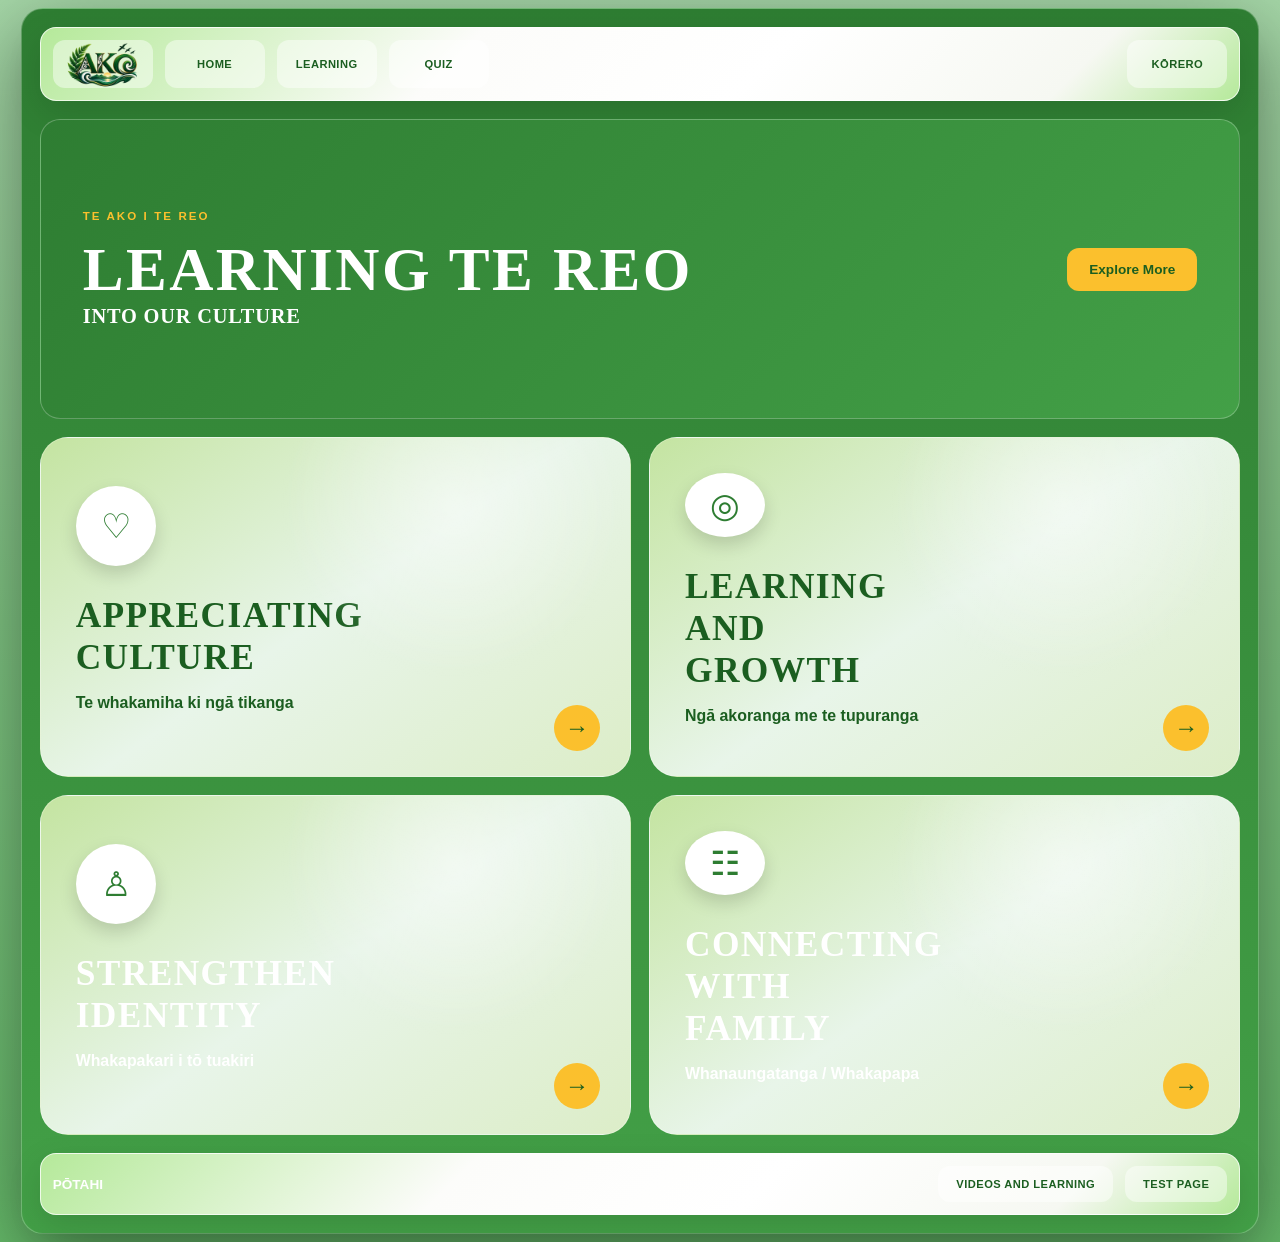
==== commit 24900a8f: "changing the size for my title on my index page" ====
--- a/index.html
+++ b/index.html
@@ -1,10 +1,10 @@
 <!DOCTYPE html>
 <html lang="en-NZ">
 <head>
-  <meta charset="UTF-8" />
-  <meta name="viewport" content="width=device-width, initial-scale=1.0" />
+  <meta charset="UTF-8">
+  <meta name="viewport" content="width=device-width, initial-scale=1.0">
   <title>Learning Te Reo</title>
-  <link rel="stylesheet" href="style.css" />
+  <link rel="stylesheet" href="style.css">
 </head>
 
 
@@ -14,7 +14,7 @@
   <main class="site-shell">
 
     <nav class="top-nav" aria-label="Main navigation">
-	  <a href="#"><img src="graphics/website_logo.png" width="77" height="51" alt=""/> </a>
+	  <a href="#"><img src="graphics/website_logo.png" width="77" height="51" alt=""> </a>
       <a href="index.html" width="77" height="51">Home</a>
       <a href="learning.html">Learning</a>
       <a href="Quiz.html">Quiz</a>
@@ -24,11 +24,25 @@
 
 
     <section class="hero">
-      <div>
-        <h1 class="eyebrow">Learning Te Reo</h1>
-        <h2>Into Our Culture</h2>
-      </div>
-      <a class="button" href="#learning">Explore More</a>
+    <div>
+
+        <p class="learning-eyebrow">
+        Te Ako i Te Reo
+        </p>
+
+        <h1>
+        Learning Te Reo
+        </h1>
+
+        <h2>
+        Into Our Culture
+        </h2>
+
+    </div>
+
+    <a class="button" href="#learning">
+        Explore More
+    </a>
     </section>
 
     <section id="learning" class="card-grid" aria-label="Learning sections">
--- a/style.css
+++ b/style.css
@@ -150,7 +150,7 @@
 }
 
 .button {
-  color: var(--navy);
+  color: var(--dark);
   background: var(--white);
   text-decoration: none;
   font-weight: 800;
@@ -300,47 +300,6 @@
     margin-bottom: 0;
 
     flex-grow: 1;
-}
-
-.learn-btn{
-    position:absolute;
-
-    right:25px;
-    bottom:25px;
-
-    width:120px;
-    height:120px;
-
-    display:flex;
-    align-items:center;
-    justify-content:center;
-
-    border-radius:50%;
-
-    text-decoration:none;
-    text-align:center;
-
-    font-size:1.15rem;
-    font-weight:700;
-
-    transition:.35s;
-}
-
-/* Top two cards */
-.light-card .learn-btn{
-    background:#ffffff;
-    color:var(--blue);
-}
-
-/* Bottom two cards */
-.dark-card .learn-btn,
-.purple-card .learn-btn{
-    background:var(--blue);
-    color:#ffffff;
-}
-
-.learn-btn:hover{
-    transform:scale(1.08);
 }
 
 .icon{
@@ -959,135 +918,6 @@
 
 }
 
-/* Songs and videos */
-
-.learning-media-section {
-
-
-margin: 35px 0;
-
-padding: 45px;
-
-border-radius: 28px;
-
-display: grid;
-
-grid-template-columns: 1fr 1fr;
-
-gap: 35px;
-
-align-items: center;
-
-background:
-    linear-gradient(
-        135deg,
-        #2E7D32,
-        #43A047
-    );
-
-border: 1px solid var(--line);
-
-
-}
-
-.media-text h2 {
-
-
-margin: 0;
-
-font-size: clamp(1.8rem, 4vw, 3rem);
-
-
-}
-
-.media-text > p:not(.learning-eyebrow) {
-
-
-line-height: 1.7;
-
-font-size: 1rem;
-
-color: #E8F5E9;
-
-margin: 18px 0 25px;
-
-
-}
-
-.media-preview {
-
-
-min-height: 250px;
-
-border-radius: 24px;
-
-display: flex;
-
-flex-direction: column;
-
-align-items: center;
-
-justify-content: center;
-
-text-align: center;
-
-background:
-    rgba(255,255,255,.12);
-
-border: 1px solid rgba(255,255,255,.2);
-
-
-}
-
-.play-circle {
-
-
-width: 75px;
-height: 75px;
-
-border-radius: 50%;
-
-display: flex;
-
-align-items: center;
-
-justify-content: center;
-
-margin-bottom: 15px;
-
-background: #FBC02D;
-
-color: #1B5E20;
-
-font-size: 1.6rem;
-
-padding-left: 4px;
-
-
-}
-
-.media-preview h3 {
-
-
-margin: 0;
-
-font-family: Georgia, serif;
-
-font-size: 1.5rem;
-
-
-}
-
-.media-preview p {
-
-
-margin: 8px 0 0;
-
-color: #E8F5E9;
-
-
-}
-
 /* Culture section */
 
 .culture-learning-section {
@@ -1203,13 +1033,6 @@
 }
 
 
-.learning-media-section {
-
-    grid-template-columns: 1fr;
-
-    padding: 30px;
-
-}
 
 
 .culture-learning-section {
@@ -1246,7 +1069,7 @@
 
     padding: 0;
 
-}:not(.logo)
+}
 
 /* =====================================================
    GREETINGS LESSON PAGE
@@ -1853,4 +1676,1843 @@
 
     }
 
+}
+
+/* =====================================================
+   NUMBERS LESSON
+   ===================================================== */
+
+.numbers-section {
+    margin: 35px 0;
+}
+
+.numbers-grid {
+    display: grid;
+    grid-template-columns: repeat(5, 1fr);
+    gap: 18px;
+}
+
+.number-card {
+    min-height: 300px;
+    padding: 25px;
+    border-radius: 24px;
+    position: relative;
+    text-align: center;
+
+    background:
+        linear-gradient(
+            145deg,
+            #C8E6C9,
+            #E8F5E9,
+            #DCEDC8
+        );
+
+    color: #1B5E20;
+
+    box-shadow:
+        0 12px 30px rgba(0,0,0,.16);
+
+    transition: .35s;
+}
+
+.number-card:hover {
+    transform: translateY(-10px) scale(1.03);
+
+    box-shadow:
+        0 25px 45px rgba(0,0,0,.25);
+}
+
+.number-count {
+    position: absolute;
+
+    top: 18px;
+    right: 20px;
+
+    font-size: .7rem;
+    font-weight: 800;
+
+    color: #43A047;
+}
+
+.big-number {
+    width: 100px;
+    height: 100px;
+
+    margin: 20px auto;
+
+    display: flex;
+    align-items: center;
+    justify-content: center;
+
+    border-radius: 50%;
+
+    background: #ffffff;
+
+    color: #2E7D32;
+
+    font-family: Georgia, 'Times New Roman', serif;
+
+    font-size: 3rem;
+    font-weight: bold;
+
+    box-shadow:
+        0 8px 18px rgba(0,0,0,.12);
+}
+
+.number-card h3 {
+    margin: 5px 0;
+
+    font-family: Georgia, 'Times New Roman', serif;
+
+    font-size: 1.8rem;
+
+    color: #1B5E20;
+}
+
+.number-card p {
+    margin: 5px 0 18px;
+
+    color: #43A047;
+
+    font-weight: 700;
+}
+
+.number-card .pronounce-btn {
+    margin-top: 5px;
+}
+
+/* Counting practice */
+
+.counting-section {
+    margin: 35px 0;
+
+    padding: 45px;
+
+    border-radius: 28px;
+
+    display: grid;
+
+    grid-template-columns: 1fr 1fr;
+
+    gap: 35px;
+
+    align-items: center;
+
+    background:
+        linear-gradient(
+            135deg,
+            #2E7D32,
+            #43A047
+        );
+}
+
+.counting-content h2 {
+    margin: 0;
+
+    font-size: clamp(1.8rem, 4vw, 3rem);
+}
+
+.counting-content > p:not(.learning-eyebrow) {
+    color: #E8F5E9;
+
+    line-height: 1.7;
+}
+
+.counting-display {
+    padding: 30px;
+
+    border-radius: 24px;
+
+    text-align: center;
+
+    background: rgba(255,255,255,.12);
+
+    border: 1px solid rgba(255,255,255,.2);
+
+    line-height: 2.5;
+}
+
+.counting-display span {
+    display: inline-flex;
+
+    width: 45px;
+    height: 45px;
+
+    margin: 5px;
+
+    align-items: center;
+    justify-content: center;
+
+    border-radius: 50%;
+
+    background: #FBC02D;
+
+    color: #1B5E20;
+
+    font-weight: 900;
+}
+
+
+/* Numbers mobile */
+
+@media (max-width: 1000px) {
+
+    .numbers-grid {
+        grid-template-columns: repeat(3, 1fr);
+    }
+
+}
+
+@media (max-width: 650px) {
+
+    .numbers-grid {
+        grid-template-columns: repeat(2, 1fr);
+    }
+
+    .counting-section {
+        grid-template-columns: 1fr;
+
+        padding: 30px;
+    }
+
+}
+
+@media (max-width: 430px) {
+
+    .numbers-grid {
+        grid-template-columns: 1fr;
+    }
+
+}
+/* =====================================================
+   NUMBERS 11–20
+   ===================================================== */
+
+.numbers-next-heading {
+    margin-top: 55px;
+}
+
+
+/* =====================================================
+   COUNTING IN TENS
+   ===================================================== */
+
+.tens-section {
+    margin: 55px 0;
+}
+
+.tens-grid {
+    display: grid;
+
+    grid-template-columns: repeat(5, 1fr);
+
+    gap: 18px;
+}
+
+.ten-card {
+    min-height: 260px;
+
+    padding: 25px;
+
+    border-radius: 24px;
+
+    position: relative;
+
+    text-align: center;
+
+    background:
+        linear-gradient(
+            145deg,
+            #E8F5E9,
+            #C8E6C9,
+            #DCEDC8
+        );
+
+    color: #1B5E20;
+
+    box-shadow:
+        0 12px 30px rgba(0,0,0,.16);
+
+    transition: .35s;
+}
+
+.ten-card:hover {
+    transform: translateY(-10px) scale(1.03);
+
+    box-shadow:
+        0 25px 45px rgba(0,0,0,.25);
+}
+
+
+.ten-number {
+    width: 90px;
+    height: 90px;
+
+    margin: 10px auto 20px;
+
+    display: flex;
+
+    align-items: center;
+    justify-content: center;
+
+    border-radius: 50%;
+
+    background: #ffffff;
+
+    color: #2E7D32;
+
+    font-family: Georgia, 'Times New Roman', serif;
+
+    font-size: 2.3rem;
+
+    font-weight: bold;
+
+    box-shadow:
+        0 8px 18px rgba(0,0,0,.12);
+}
+
+
+.ten-card h3 {
+    margin: 5px 0;
+
+    font-family: Georgia, 'Times New Roman', serif;
+
+    font-size: 1.55rem;
+
+    color: #1B5E20;
+}
+
+
+.ten-card p {
+    margin: 5px 0 18px;
+
+    color: #43A047;
+
+    font-weight: 700;
+}
+
+
+.ten-card .pronounce-btn {
+    margin-top: 5px;
+}
+
+/* =====================================================
+   NUMBERS + TENS RESPONSIVE
+   ===================================================== */
+
+@media (max-width: 1000px) {
+
+    .tens-grid {
+        grid-template-columns: repeat(3, 1fr);
+    }
+
+}
+
+
+@media (max-width: 650px) {
+
+    .tens-grid {
+        grid-template-columns: repeat(2, 1fr);
+    }
+
+}
+
+
+@media (max-width: 430px) {
+
+    .tens-grid {
+        grid-template-columns: 1fr;
+    }
+
+}
+
+/* =====================================================
+   DAYS OF THE WEEK LESSON
+   ===================================================== */
+
+.days-section {
+    margin: 35px 0;
+}
+
+.days-grid {
+    display: grid;
+    grid-template-columns: repeat(4, 1fr);
+    gap: 18px;
+}
+
+.day-card {
+    min-height: 320px;
+    padding: 28px;
+    border-radius: 24px;
+    position: relative;
+    overflow: hidden;
+    text-align: center;
+
+    background:
+        linear-gradient(
+            145deg,
+            #C8E6C9,
+            #E8F5E9,
+            #DCEDC8
+        );
+
+    color: #1B5E20;
+
+    box-shadow:
+        0 12px 30px rgba(0,0,0,.16);
+
+    transition: .35s;
+}
+
+.day-card:hover {
+    transform: translateY(-9px) scale(1.02);
+
+    box-shadow:
+        0 25px 45px rgba(0,0,0,.25);
+}
+
+.day-number {
+    position: absolute;
+
+    top: 18px;
+    right: 20px;
+
+    font-size: .7rem;
+    font-weight: 800;
+
+    color: #43A047;
+}
+
+.day-icon {
+    width: 70px;
+    height: 70px;
+
+    margin: 15px auto 20px;
+
+    display: flex;
+    align-items: center;
+    justify-content: center;
+
+    border-radius: 20px;
+
+    background: #ffffff;
+
+    font-size: 2rem;
+
+    box-shadow:
+        0 8px 18px rgba(0,0,0,.10);
+}
+
+.day-card h3 {
+    margin: 5px 0;
+
+    font-family: Georgia, 'Times New Roman', serif;
+
+    font-size: 1.8rem;
+
+    color: #1B5E20;
+}
+
+.day-card h4 {
+    margin: 6px 0 14px;
+
+    color: #43A047;
+
+    font-size: .95rem;
+}
+
+.day-card p {
+    min-height: 50px;
+
+    margin: 0 0 18px;
+
+    color: #2E7D32;
+
+    line-height: 1.5;
+}
+
+.day-card .pronounce-btn {
+    margin-top: 5px;
+}
+
+
+/* Weekly practice */
+
+.week-practice-section {
+    margin: 35px 0;
+
+    padding: 45px;
+
+    border-radius: 28px;
+
+    display: grid;
+
+    grid-template-columns: .8fr 1.2fr;
+
+    gap: 35px;
+
+    align-items: center;
+
+    background:
+        linear-gradient(
+            135deg,
+            #2E7D32,
+            #43A047
+        );
+}
+
+.week-practice-content h2 {
+    margin: 0;
+
+    font-size: clamp(1.8rem, 4vw, 3rem);
+}
+
+.week-practice-content > p:not(.learning-eyebrow) {
+    color: #E8F5E9;
+
+    line-height: 1.7;
+}
+
+.week-display {
+    display: grid;
+
+    grid-template-columns: repeat(2, 1fr);
+
+    gap: 10px;
+
+    padding: 20px;
+
+    border-radius: 22px;
+
+    background: rgba(255,255,255,.12);
+
+    border: 1px solid rgba(255,255,255,.2);
+}
+
+.week-display div {
+    padding: 12px;
+
+    border-radius: 12px;
+
+    background: rgba(255,255,255,.12);
+
+    display: flex;
+
+    flex-direction: column;
+
+    gap: 3px;
+}
+
+.week-display strong {
+    color: #FBC02D;
+
+    font-size: 1rem;
+}
+
+.week-display span {
+    color: #ffffff;
+
+    font-size: .8rem;
+}
+
+
+/* Responsive */
+
+@media (max-width: 1100px) {
+
+    .days-grid {
+        grid-template-columns: repeat(3, 1fr);
+    }
+
+}
+
+@media (max-width: 800px) {
+
+    .days-grid {
+        grid-template-columns: repeat(2, 1fr);
+    }
+
+    .week-practice-section {
+        grid-template-columns: 1fr;
+
+        padding: 30px;
+    }
+
+}
+
+@media (max-width: 500px) {
+
+    .days-grid {
+        grid-template-columns: 1fr;
+    }
+
+    .week-display {
+        grid-template-columns: 1fr;
+    }
+
+}
+
+/* =====================================================
+   MONTHS LESSON
+   ===================================================== */
+
+.months-section {
+    margin: 35px 0;
+}
+
+.months-grid {
+    display: grid;
+
+    grid-template-columns: repeat(4, 1fr);
+
+    gap: 18px;
+}
+
+.month-card {
+    min-height: 315px;
+
+    padding: 28px;
+
+    border-radius: 24px;
+
+    position: relative;
+
+    overflow: hidden;
+
+    text-align: center;
+
+    background:
+        linear-gradient(
+            145deg,
+            #C8E6C9,
+            #E8F5E9,
+            #DCEDC8
+        );
+
+    color: #1B5E20;
+
+    box-shadow:
+        0 12px 30px rgba(0,0,0,.16);
+
+    transition: .35s;
+}
+
+.month-card:hover {
+    transform:
+        translateY(-9px)
+        scale(1.02);
+
+    box-shadow:
+        0 25px 45px rgba(0,0,0,.25);
+}
+
+.month-number {
+    position: absolute;
+
+    top: 18px;
+
+    right: 20px;
+
+    font-size: .7rem;
+
+    font-weight: 800;
+
+    color: #43A047;
+}
+
+.month-icon {
+    width: 70px;
+
+    height: 70px;
+
+    margin: 15px auto 20px;
+
+    display: flex;
+
+    align-items: center;
+
+    justify-content: center;
+
+    border-radius: 20px;
+
+    background: #ffffff;
+
+    font-size: 2rem;
+
+    box-shadow:
+        0 8px 18px rgba(0,0,0,.10);
+}
+
+.month-card h3 {
+    margin: 5px 0;
+
+    font-family:
+        Georgia,
+        'Times New Roman',
+        serif;
+
+    font-size: 1.55rem;
+
+    color: #1B5E20;
+}
+
+.month-card h4 {
+    margin: 6px 0 14px;
+
+    color: #43A047;
+
+    font-size: .95rem;
+}
+
+.month-card p {
+    min-height: 45px;
+
+    margin: 0 0 18px;
+
+    color: #2E7D32;
+
+    line-height: 1.5;
+}
+
+.month-card .pronounce-btn {
+    margin-top: 5px;
+}
+
+
+/* Year practice */
+
+.year-practice-section {
+    margin: 35px 0;
+
+    padding: 45px;
+
+    border-radius: 28px;
+
+    display: grid;
+
+    grid-template-columns: .8fr 1.2fr;
+
+    gap: 35px;
+
+    align-items: center;
+
+    background:
+        linear-gradient(
+            135deg,
+            #2E7D32,
+            #43A047
+        );
+}
+
+.year-practice-content h2 {
+    margin: 0;
+
+    font-size:
+        clamp(1.8rem, 4vw, 3rem);
+}
+
+.year-practice-content > p:not(.learning-eyebrow) {
+    color: #E8F5E9;
+
+    line-height: 1.7;
+}
+
+.year-display {
+    display: grid;
+
+    grid-template-columns: repeat(2, 1fr);
+
+    gap: 10px;
+
+    padding: 20px;
+
+    border-radius: 22px;
+
+    background:
+        rgba(255,255,255,.12);
+
+    border:
+        1px solid rgba(255,255,255,.2);
+}
+
+.year-display div {
+    padding: 12px;
+
+    border-radius: 12px;
+
+    background:
+        rgba(255,255,255,.12);
+
+    display: flex;
+
+    flex-direction: column;
+
+    gap: 3px;
+}
+
+.year-display strong {
+    color: #FBC02D;
+
+    font-size: .95rem;
+}
+
+.year-display span {
+    color: #ffffff;
+
+    font-size: .8rem;
+}
+
+
+/* Responsive */
+
+@media (max-width: 1100px) {
+
+    .months-grid {
+        grid-template-columns:
+            repeat(3, 1fr);
+    }
+
+}
+
+@media (max-width: 800px) {
+
+    .months-grid {
+        grid-template-columns:
+            repeat(2, 1fr);
+    }
+
+    .year-practice-section {
+        grid-template-columns: 1fr;
+
+        padding: 30px;
+    }
+
+}
+
+@media (max-width: 500px) {
+
+    .months-grid {
+        grid-template-columns: 1fr;
+    }
+
+    .year-display {
+        grid-template-columns: 1fr;
+    }
+
+}
+
+/* =====================================================
+   COLOURS LESSON
+   ===================================================== */
+
+.colours-section {
+    margin: 35px 0;
+}
+
+.colours-grid {
+    display: grid;
+
+    grid-template-columns: repeat(4, 1fr);
+
+    gap: 18px;
+}
+
+.colour-card {
+    min-height: 320px;
+
+    padding: 28px;
+
+    border-radius: 24px;
+
+    position: relative;
+
+    overflow: hidden;
+
+    text-align: center;
+
+    background:
+        linear-gradient(
+            145deg,
+            #C8E6C9,
+            #E8F5E9,
+            #DCEDC8
+        );
+
+    color: #1B5E20;
+
+    box-shadow:
+        0 12px 30px rgba(0,0,0,.16);
+
+    transition: .35s;
+}
+
+.colour-card:hover {
+    transform:
+        translateY(-9px)
+        scale(1.02);
+
+    box-shadow:
+        0 25px 45px rgba(0,0,0,.25);
+}
+
+
+/* Number */
+
+.colour-number {
+    position: absolute;
+
+    top: 18px;
+    right: 20px;
+
+    font-size: .7rem;
+
+    font-weight: 800;
+
+    color: #43A047;
+}
+
+
+/* Colour circle */
+
+.colour-swatch {
+    width: 100px;
+    height: 100px;
+
+    margin: 10px auto 22px;
+
+    border-radius: 50%;
+
+    border: 6px solid #ffffff;
+
+    box-shadow:
+        0 8px 20px rgba(0,0,0,.18);
+
+    transition: .35s;
+}
+
+.colour-card:hover .colour-swatch {
+    transform: scale(1.08);
+}
+
+
+/* Individual colours */
+
+.swatch-red {
+    background: #E53935;
+}
+
+.swatch-blue {
+    background: #1E88E5;
+}
+
+.swatch-green {
+    background: #43A047;
+}
+
+.swatch-yellow {
+    background: #FBC02D;
+}
+
+.swatch-black {
+    background: #212121;
+}
+
+.swatch-white {
+    background: #FFFFFF;
+
+    border:
+        6px solid #C8E6C9;
+}
+
+.swatch-orange {
+    background: #FB8C00;
+}
+
+.swatch-purple {
+    background: #8E24AA;
+}
+
+
+/* Text */
+
+.colour-card h3 {
+    margin: 5px 0;
+
+    font-family:
+        Georgia,
+        'Times New Roman',
+        serif;
+
+    font-size: 1.7rem;
+
+    color: #1B5E20;
+}
+
+.colour-card h4 {
+    margin: 6px 0 10px;
+
+    color: #43A047;
+
+    font-size: .95rem;
+}
+
+.colour-card p {
+    margin: 0 0 18px;
+
+    color: #2E7D32;
+
+    font-weight: 700;
+}
+
+
+/* Practice section */
+
+.colour-practice-section {
+    margin: 35px 0;
+
+    padding: 45px;
+
+    border-radius: 28px;
+
+    display: grid;
+
+    grid-template-columns: .8fr 1.2fr;
+
+    gap: 35px;
+
+    align-items: center;
+
+    background:
+        linear-gradient(
+            135deg,
+            #2E7D32,
+            #43A047
+        );
+}
+
+.colour-practice-content h2 {
+    margin: 0;
+
+    font-size:
+        clamp(1.8rem, 4vw, 3rem);
+}
+
+.colour-practice-content > p:not(.learning-eyebrow) {
+    color: #E8F5E9;
+
+    line-height: 1.7;
+}
+
+
+/* Challenge circles */
+
+.colour-challenge {
+    display: grid;
+
+    grid-template-columns:
+        repeat(2, 1fr);
+
+    gap: 15px;
+
+    padding: 20px;
+
+    border-radius: 22px;
+
+    background:
+        rgba(255,255,255,.12);
+
+    border:
+        1px solid rgba(255,255,255,.2);
+}
+
+.challenge-circle {
+    min-height: 90px;
+
+    display: flex;
+
+    align-items: center;
+
+    justify-content: center;
+
+    border-radius: 18px;
+
+    color: #ffffff;
+
+    font-weight: 800;
+
+    font-size: 1rem;
+
+    box-shadow:
+        0 8px 18px rgba(0,0,0,.15);
+
+    transition: .3s;
+}
+
+.challenge-circle:hover {
+    transform: scale(1.05);
+}
+
+.red-circle {
+    background: #E53935;
+}
+
+.green-circle {
+    background: #43A047;
+}
+
+.blue-circle {
+    background: #1E88E5;
+}
+
+.yellow-circle {
+    background: #FBC02D;
+
+    color: #1B5E20;
+}
+
+
+/* Responsive */
+
+@media (max-width: 1100px) {
+
+    .colours-grid {
+        grid-template-columns:
+            repeat(3, 1fr);
+    }
+
+}
+
+@media (max-width: 800px) {
+
+    .colours-grid {
+        grid-template-columns:
+            repeat(2, 1fr);
+    }
+
+    .colour-practice-section {
+        grid-template-columns: 1fr;
+
+        padding: 30px;
+    }
+
+}
+
+@media (max-width: 500px) {
+
+    .colours-grid {
+        grid-template-columns: 1fr;
+    }
+
+    .colour-challenge {
+        grid-template-columns: 1fr;
+    }
+
+}
+
+/* =====================================================
+   PRONUNCIATION PAGE
+   ===================================================== */
+
+.pronunciation-section {
+    margin: 35px 0;
+}
+
+
+/* Main pronunciation card */
+
+.pronunciation-card {
+    padding: 30px;
+
+    border-radius: 24px;
+
+    background:
+        linear-gradient(
+            145deg,
+            #E8F5E9,
+            #C8E6C9,
+            #DCEDC8
+        );
+
+    color: #1B5E20;
+
+    box-shadow:
+        0 12px 30px rgba(0,0,0,.16);
+}
+
+
+/* =====================================================
+   VOWELS
+   ===================================================== */
+
+.vowel-row {
+    display: grid;
+
+    grid-template-columns: repeat(5, 1fr);
+
+    gap: 15px;
+
+    max-width: 650px;
+
+    margin: 0 auto;
+}
+
+
+.vowel-row span {
+    display: flex;
+
+    min-height: 65px;
+
+    align-items: center;
+    justify-content: center;
+
+    border-radius: 16px;
+
+    background: #ffffff;
+
+    color: #2E7D32;
+
+    font-family: Georgia, 'Times New Roman', serif;
+
+    font-size: 2rem;
+
+    font-weight: bold;
+
+    box-shadow:
+        0 6px 15px rgba(0,0,0,.1);
+
+    transition: .25s;
+}
+
+
+.vowel-row span:hover {
+    transform: translateY(-5px) scale(1.05);
+
+    background: #FBC02D;
+}
+
+
+/* Vowel explanation */
+
+.pronunciation-card > p {
+    margin: 20px 0 0;
+
+    text-align: center;
+
+    color: #43A047;
+
+    font-weight: 700;
+}
+
+
+/* =====================================================
+   A HA KA MA
+   ===================================================== */
+
+.haka-row {
+    display: grid;
+
+    grid-template-columns: repeat(11, 1fr);
+
+    gap: 8px;
+
+    margin-bottom: 12px;
+}
+
+
+.haka-row:last-child {
+    margin-bottom: 0;
+}
+
+
+.haka-row span {
+    display: flex;
+
+    min-height: 50px;
+
+    align-items: center;
+    justify-content: center;
+
+    padding: 8px 4px;
+
+    border-radius: 12px;
+
+    background: #ffffff;
+
+    color: #1B5E20;
+
+    font-weight: 800;
+
+    font-size: .95rem;
+
+    box-shadow:
+        0 5px 12px rgba(0,0,0,.08);
+
+    transition: .25s;
+}
+
+
+.haka-row span:hover {
+    transform: translateY(-4px) scale(1.05);
+
+    background: #FBC02D;
+
+    color: #1B5E20;
+
+    box-shadow:
+        0 8px 18px rgba(0,0,0,.15);
+}
+
+
+/* =====================================================
+   PRONUNCIATION PRACTICE
+   ===================================================== */
+
+.pronunciation-practice {
+    display: grid;
+
+    grid-template-columns: 1fr 1fr;
+
+    gap: 30px;
+
+    align-items: center;
+}
+
+
+/* =====================================================
+   RESPONSIVE
+   ===================================================== */
+
+@media (max-width: 1100px) {
+
+    .haka-row {
+        grid-template-columns: repeat(6, 1fr);
+    }
+
+}
+
+
+@media (max-width: 700px) {
+
+    .pronunciation-card {
+        padding: 20px;
+    }
+
+    .haka-row {
+        grid-template-columns: repeat(4, 1fr);
+
+        gap: 7px;
+    }
+
+    .haka-row span {
+        font-size: .85rem;
+
+        min-height: 45px;
+    }
+
+}
+
+
+@media (max-width: 500px) {
+
+    .vowel-row {
+        gap: 8px;
+    }
+
+    .vowel-row span {
+        min-height: 55px;
+
+        font-size: 1.5rem;
+    }
+
+    .haka-row {
+        grid-template-columns: repeat(3, 1fr);
+    }
+
+}
+
+/* =====================================================
+   A HA KA MA INTRODUCTION
+   ===================================================== */
+
+.haka-introduction {
+
+    margin: 40px 0;
+
+    padding: 40px;
+
+    border-radius: 28px;
+
+    background:
+        linear-gradient(
+            145deg,
+            #C8E6C9,
+            #E8F5E9,
+            #DCEDC8
+        );
+
+    color: #1B5E20;
+
+    box-shadow:
+        0 15px 35px rgba(0,0,0,.14);
+
+}
+
+
+.haka-intro-text {
+
+    max-width: 850px;
+
+    margin: 20px auto 30px;
+
+    text-align: center;
+
+    line-height: 1.7;
+
+}
+
+
+.haka-intro-text p {
+
+    margin: 8px 0;
+
+}
+
+
+/* Sound sequence */
+
+.haka-sequence {
+
+    display: flex;
+
+    align-items: center;
+
+    justify-content: center;
+
+    flex-wrap: wrap;
+
+    gap: 8px;
+
+}
+
+
+.haka-tile {
+
+    min-width: 70px;
+
+    min-height: 70px;
+
+    padding: 12px;
+
+    display: flex;
+
+    align-items: center;
+
+    justify-content: center;
+
+    border-radius: 18px;
+
+    background: #2E7D32;
+
+    color: #ffffff;
+
+    font-family:
+        Georgia,
+        'Times New Roman',
+        serif;
+
+    font-size: 1.25rem;
+
+    font-weight: bold;
+
+    box-shadow:
+        0 8px 18px rgba(0,0,0,.15);
+
+    transition: .3s;
+
+}
+
+
+.haka-tile:hover {
+
+    transform:
+        translateY(-6px)
+        scale(1.08);
+
+    background: #FBC02D;
+
+    color: #1B5E20;
+
+}
+
+
+.haka-sequence > span {
+
+    color: #43A047;
+
+    font-size: 1.2rem;
+
+    font-weight: bold;
+
+}
+
+
+/* Practice reminder */
+
+.haka-tip {
+
+    margin-top: 30px;
+
+    padding: 18px 22px;
+
+    display: flex;
+
+    align-items: center;
+
+    justify-content: center;
+
+    gap: 12px;
+
+    border-radius: 18px;
+
+    background: #ffffff;
+
+    box-shadow:
+        0 8px 20px rgba(0,0,0,.10);
+
+}
+
+
+.haka-tip span {
+
+    font-size: 1.5rem;
+
+}
+
+
+.haka-tip p {
+
+    margin: 0;
+
+    color: #1B5E20;
+
+    line-height: 1.5;
+
+}
+
+
+@media (max-width: 700px) {
+
+    .haka-introduction {
+
+        padding: 28px;
+
+    }
+
+    .haka-sequence {
+
+        gap: 6px;
+
+    }
+
+    .haka-sequence > span {
+
+        display: none;
+
+    }
+
+    .haka-tile {
+
+        min-width: 65px;
+
+        min-height: 65px;
+
+    }
+
+}
+
+/* =====================================================
+   COUNTING PRACTICE
+   ===================================================== */
+
+.counting-row {
+    display: flex;
+
+    justify-content: center;
+
+    flex-wrap: wrap;
+
+    gap: 8px;
+
+    margin-bottom: 15px;
+}
+
+
+.counting-row span {
+    display: inline-flex;
+
+    width: 45px;
+    height: 45px;
+
+    align-items: center;
+    justify-content: center;
+
+    border-radius: 50%;
+
+    background: #FBC02D;
+
+    color: #1B5E20;
+
+    font-weight: 900;
+
+    transition: .25s;
+}
+
+
+.counting-row span.active {
+    transform: scale(1.2);
+
+    box-shadow:
+        0 0 0 5px rgba(255,255,255,.25);
+}
+
+
+.counting-words {
+    display: grid;
+
+    grid-template-columns: repeat(5, 1fr);
+
+    gap: 8px;
+
+    margin: 20px 0;
+}
+
+
+.counting-words p {
+    margin: 0;
+
+    color: #ffffff;
+
+    font-weight: 700;
+
+    font-size: .9rem;
+}
+
+
+.counting-btn {
+    margin-top: 15px;
+
+    padding: 12px 22px;
+
+    border: none;
+
+    border-radius: 999px;
+
+    background: #ffffff;
+
+    color: #1B5E20;
+
+    font-weight: 800;
+
+    cursor: pointer;
+
+    transition: .25s;
+}
+
+
+.counting-btn:hover {
+    transform: translateY(-3px);
+
+    box-shadow:
+        0 8px 20px rgba(0,0,0,.2);
+}
+
+
+/* =====================================================
+   RESPONSIVE
+   ===================================================== */
+
+@media (max-width: 1000px) {
+
+    .tens-grid {
+        grid-template-columns: repeat(3, 1fr);
+    }
+
+}
+
+
+@media (max-width: 650px) {
+
+    .tens-grid {
+        grid-template-columns: repeat(2, 1fr);
+    }
+
+    .counting-words {
+        grid-template-columns: repeat(2, 1fr);
+    }
+
+}
+
+
+@media (max-width: 430px) {
+
+    .tens-grid {
+        grid-template-columns: 1fr;
+    }
+
+}
+
+/* =====================================================
+   INDIVIDUAL VIDEO PAGES
+   ===================================================== */
+
+.video-page-section {
+    margin: 35px 0;
+}
+
+.video-page-heading {
+    text-align: center;
+    margin-bottom: 30px;
+}
+
+.video-page-heading p {
+    margin: 0 0 8px;
+    color: #FBC02D;
+    font-size: .8rem;
+    font-weight: 800;
+    letter-spacing: .18em;
+}
+
+.video-page-heading h2 {
+    margin: 0;
+    color: #ffffff;
+    font-size: clamp(1.8rem, 4vw, 3rem);
+}
+
+.video-page-heading span {
+    display: block;
+    margin-top: 10px;
+    color: #E8F5E9;
+}
+
+.video-card {
+    max-width: 1000px;
+    margin: 0 auto;
+    overflow: hidden;
+    border-radius: 28px;
+    background: linear-gradient(145deg,#C8E6C9,#E8F5E9,#DCEDC8);
+    color: #1B5E20;
+    box-shadow: 0 18px 40px rgba(0,0,0,.20);
+    transition: .35s;
+}
+
+.video-card:hover {
+    transform: translateY(-6px);
+    box-shadow: 0 25px 50px rgba(0,0,0,.25);
+}
+
+.video-container {
+    position: relative;
+    width: 100%;
+    aspect-ratio: 16 / 9;
+    background: #1B5E20;
+}
+
+.video-container iframe {
+    position: absolute;
+    inset: 0;
+    width: 100%;
+    height: 100%;
+    border: none;
+}
+
+.video-content {
+    padding: 35px;
+}
+
+.video-label {
+    display: inline-block;
+    margin-bottom: 10px;
+    padding: 7px 13px;
+    border-radius: 20px;
+    background: #2E7D32;
+    color: #ffffff;
+    font-size: .8rem;
+    font-weight: 800;
+}
+
+.video-content h3 {
+    margin: 5px 0 12px;
+    font-family: Georgia,'Times New Roman',serif;
+    font-size: clamp(1.5rem,3vw,2.2rem);
+    color: #1B5E20;
+}
+
+.video-content p {
+    max-width: 750px;
+    margin: 0 0 25px;
+    color: #2E7D32;
+    line-height: 1.7;
+}
+
+.video-source-box {
+    padding: 20px;
+    border-radius: 18px;
+    background: #ffffff;
+    box-shadow: 0 8px 18px rgba(0,0,0,.10);
+}
+
+.video-source-box strong {
+    display: block;
+    margin-bottom: 6px;
+    color: #1B5E20;
+}
+
+.video-source-box p {
+    margin: 0 0 10px;
+    color: #2E7D32;
+    font-size: .9rem;
+    line-height: 1.5;
+}
+
+.video-source-box a {
+    color: #1B5E20;
+    font-weight: 800;
+    text-decoration: none;
+    transition: .25s;
+}
+
+.video-source-box a:hover {
+    color: #43A047;
+    text-decoration: underline;
+}
+
+.video-back {
+    text-align: center;
+    margin: 30px 0;
+}
+
+.video-back a {
+    display: inline-block;
+    padding: 12px 20px;
+    border-radius: 12px;
+    background: #FBC02D;
+    color: #1B5E20;
+    text-decoration: none;
+    font-weight: 800;
+    transition: .3s;
+}
+
+.video-back a:hover {
+    transform: translateY(-3px);
+    box-shadow: 0 8px 18px rgba(0,0,0,.15);
+}
+
+@media (max-width: 700px) {
+    .video-content {
+        padding: 25px;
+    }
+
+    .video-card {
+        border-radius: 22px;
+    }
 }
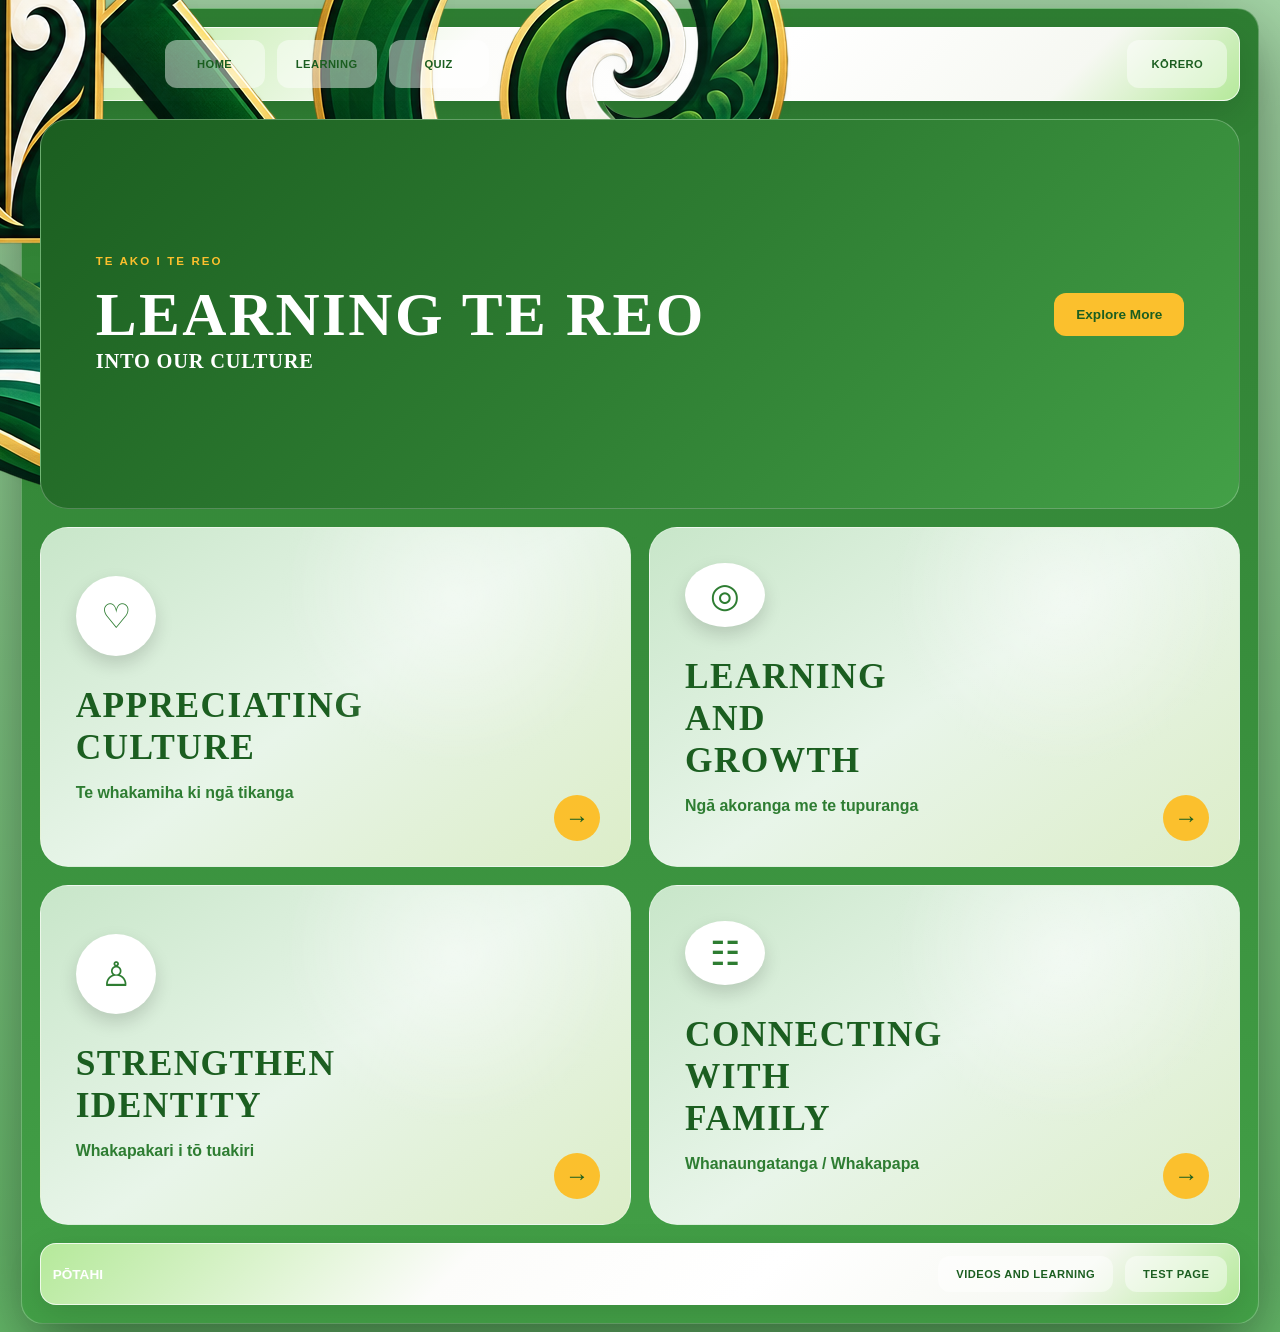
==== commit 65a2bdd3: "putting the height and width of the logo into the css and adding in the main information for the pag" ====
--- a/index.html
+++ b/index.html
@@ -14,8 +14,8 @@
   <main class="site-shell">
 
     <nav class="top-nav" aria-label="Main navigation">
-	  <a href="#"><img src="graphics/website_logo.png" width="77" height="51" alt=""> </a>
-      <a href="index.html" width="77" height="51">Home</a>
+	  <a href="#"><img src="graphics/website_logo.png" alt="Pōtahi website logo"></a>
+      <a href="index.html">Home</a>
       <a href="learning.html">Learning</a>
       <a href="Quiz.html">Quiz</a>
       <a class="nav-pill" href="#korero">Kōrero</a>
@@ -63,11 +63,11 @@
 
         <h2>Appreciating Culture</h2>
 
-        <p>
-            Learning Te Reo Māori helps us understand the traditions,
-            values and stories that have shaped Aotearoa. Appreciating
-            culture strengthens respect and connection between people.
-        </p>
+        <h3>
+        Learning about our Māori culture helps us know who we are and where we come from. By learning te reo Māori, tikanga, whakapapa, and the stories of our tūpuna, we keep our culture strong and pass it on to the next generation.
+
+        It can also help us feel proud, connected, and confident in who we are. Every word we learn and every tradition we share helps keep our culture alive!
+        </h3>
 
         <a href="learning.html" class="learn-btn">
             Learn More
@@ -95,11 +95,15 @@
 
         <h2>Learning and Growth</h2>
 
-        <p>
-            Learning another language improves memory, confidence and
-            communication while helping young people connect with Māori
-            culture.
-        </p>
+        <h3>
+        Learning Te Reo = Training Your Brain!
+
+        Learning te reo Māori is good for more than just learning a language — it gives your brain a workout!
+
+        Speaking two languages can help you **focus, remember things, solve problems, and make decisions. Learning a language can also be easier when you're younger because your brain is still developing and is good at picking up new sounds and words.
+
+        But don't worry — **it's never too late to learn!** Anyone can learn te reo Māori with practice, patience, and effort. Every new word you learn is another step towards growing your **language skills and your connection to te ao Māori.
+        </h3>
 
         <a href="learning.html" class="learn-btn">
             Learn More
@@ -127,10 +131,17 @@
 
         <h2>Strengthen Identity</h2>
 
-        <p>
-            Speaking Te Reo Māori helps young Māori feel proud of who they
-            are while strengthening identity, confidence and belonging.
-        </p>
+        <h3>
+        Know Your Culture, Know Yourself!
+
+        Your culture is a big part of who you are and where you come from. Learning about your whānau, whakapapa, tūpuna, and traditions can help you feel connected and proud of who you are.
+
+        Staying connected to your culture can also help you feel confident, supported, and like you belong — wherever you go.
+
+        So remember: use your culture, dont lose your culture!
+
+
+        </h3>
 
         <a href="learning.html" class="learn-btn">
             Learn More
@@ -158,10 +169,16 @@
 
         <h2>Connecting With Family</h2>
 
-        <p>
-            Learning Te Reo Māori creates stronger relationships between
-            generations and helps preserve family history and whakapapa.
-        </p>
+        <h3>
+        Culture Brings Us Together!
+
+        Culture is what makes a group of people unique and connected. It includes things like language, traditions, stories, beliefs, music, and art.
+
+        Culture helps us remember where we come from and gives us things to share with others. It brings people together through the things we have in common, while also making every culture special in its own way.
+
+        Our culture connects us to our past, our people, and our future!
+
+        </h3>
 
         <a href="learning.html" class="learn-btn">
             Learn More
--- a/style.css
+++ b/style.css
@@ -117,15 +117,17 @@
 
 .hero {
   margin: 18px 0;
-  min-height: 300px;
-  border-radius: 20px;
-  padding: 42px;
+  min-height: 390px;
+  border-radius: 28px;
+  padding: 55px;
   display: flex;
   justify-content: space-between;
-  gap: 24px;
+  gap: 40px;
   align-items: center;
-  background: linear-gradient(135deg,#2E7D32,#43A047);
+  background: linear-gradient(135deg,#1B5E20,#2E7D32,#43A047);
   border: 1px solid var(--line);
+  overflow: hidden;
+  position: relative;
 }
 
 .eyebrow {
@@ -318,26 +320,35 @@
     margin-bottom:28px;
 }
 
-.light-card {
-  background:linear-gradient(145deg,#c4e4a1,#E8F5E9,#DCEDC8);
-
-  color: var(--dark);
-}
-
-.light-card h2 {
-  color: var(--dark);
-}
-
-.light-card p {
-  color: var(--dark);
-}
-
-.dark-card {
-  background:linear-gradient(145deg,#c4e4a1,#E8F5E9,#DCEDC8);
-}
-
+/* INDEX PAGE CARDS */
+.light-card,
+.dark-card,
 .purple-card {
-  background:linear-gradient(145deg,#c4e4a1,#E8F5E9,#DCEDC8);
+    background: linear-gradient(
+        145deg,
+        #C8E6C9,
+        #E8F5E9,
+        #DCEDC8
+    );
+
+    color: #1B5E20;
+}
+
+/* Card headings */
+.light-card h2,
+.dark-card h2,
+.purple-card h2 {
+    color: #1B5E20;
+}
+
+/* Card text */
+.light-card h3,
+.dark-card h3,
+.purple-card h3,
+.light-card p,
+.dark-card p,
+.purple-card p {
+    color: #2E7D32;
 }
 
 .footer-nav {
@@ -3515,4 +3526,493 @@
     .video-card {
         border-radius: 22px;
     }
+}
+
+/* =========================================================
+   QUIZ PAGE
+========================================================= */
+
+.quiz-section {
+  margin-top: 18px;
+}
+
+
+/* =========================
+   QUIZ CARD
+========================= */
+
+.quiz-card {
+  min-height: 800px;
+
+  padding: 100px;
+
+  border-radius: 28px;
+
+  border: 1px solid var(--line);
+
+  background:
+    linear-gradient(
+      145deg,
+      #F1F8E9,
+      #E8F5E9,
+      #DCEDC8
+    );
+
+  color: var(--dark);
+
+  display: flex;
+  flex-direction: column;
+  justify-content: center;
+
+  box-shadow: 0 20px 50px rgba(0, 0, 0, 0.25);
+
+  animation: quizAppear 0.45s ease;
+}
+
+
+/* =========================
+   INTRO
+========================================================= */
+
+.quiz-intro-card {
+  text-align: center;
+  align-items: center;
+}
+
+
+.quiz-icon {
+  width: 80px;
+  height: 80px;
+
+  display: grid;
+  place-items: center;
+
+  margin-bottom: 24px;
+
+  border-radius: 50%;
+
+  background: #FBC02D;
+
+  color: var(--dark);
+
+  font-size: 2rem;
+  font-weight: 900;
+
+  box-shadow: 0 8px 18px rgba(0, 0, 0, 0.15);
+}
+
+
+.quiz-card h2 {
+  color: var(--blue);
+
+  font-family: Georgia, 'Times New Roman', serif;
+
+  text-transform: uppercase;
+
+  letter-spacing: 0.04em;
+
+  font-size: clamp(1.8rem, 4vw, 3rem);
+
+  margin-bottom: 18px;
+}
+
+
+.quiz-card > p:not(.learning-eyebrow) {
+  max-width: 700px;
+
+  line-height: 1.8;
+
+  font-size: 1.05rem;
+
+  color: var(--blue);
+
+  margin-bottom: 28px;
+}
+
+
+/* =========================
+   QUIZ BUTTON
+========================================================= */
+
+.quiz-button {
+  border: none;
+
+  background: #FBC02D;
+
+  color: var(--dark);
+
+  padding: 14px 24px;
+
+  border-radius: 12px;
+
+  font-family: Arial, Helvetica, sans-serif;
+
+  font-size: 1rem;
+
+  font-weight: 800;
+
+  cursor: pointer;
+
+  transition:
+    transform 0.3s ease,
+    box-shadow 0.3s ease;
+}
+
+
+.quiz-button:hover {
+  transform: translateY(-3px) scale(1.03);
+
+  box-shadow: 0 10px 20px rgba(0, 0, 0, 0.2);
+}
+
+
+/* =========================
+   QUIZ TOP
+========================================================= */
+
+.quiz-top {
+  margin-bottom: 35px;
+}
+
+
+#question-number {
+  margin: 0 0 18px;
+
+  font-size: 1.1rem;
+
+  color: var(--blue);
+
+  font-weight: 800;
+
+  text-transform: uppercase;
+
+  letter-spacing: 0.08em;
+}
+
+
+.progress-bar {
+  width: 100%;
+
+  height: 16px;
+
+  overflow: hidden;
+
+  border-radius: 20px;
+
+  background: rgba(46, 125, 50, 0.15);
+}
+
+
+#progress-fill {
+  width: 10%;
+
+  height: 100%;
+
+  border-radius: inherit;
+
+  background: #FBC02D;
+
+  transition: width 0.4s ease;
+}
+
+
+/* =========================
+   QUESTION
+========================================================= */
+
+.question-area {
+  text-align: center;
+
+  margin-bottom: 45px;
+}
+
+
+.quiz-category {
+  margin: 0 0 10px;
+
+  color: var(--forest);
+
+  font-size: 0.8rem;
+
+  font-weight: 800;
+
+  letter-spacing: 0.18em;
+}
+
+
+.question-area h2 {
+  margin-bottom: 0;
+  font-size: clamp(2rem, 4vw, 3.2rem);
+}
+
+/* =========================
+   ANSWERS
+========================================================= */
+
+.answer-grid {
+  display: grid;
+  grid-template-columns: repeat(2, 1fr);
+  gap: 22px;
+}
+
+
+.answer-btn {
+  min-height: 105px;
+
+  padding: 20px 24px;
+
+  display: flex;
+
+  align-items: center;
+
+  gap: 15px;
+
+  text-align: left;
+
+  border: 2px solid rgba(46, 125, 50, 0.25);
+
+  border-radius: 18px;
+
+  background: #FFFFFF;
+
+  color: var(--blue);
+
+  font-family: Arial, Helvetica, sans-serif;
+
+  font-size: 1.2rem;
+
+  font-weight: 700;
+
+  cursor: pointer;
+
+  transition:
+    transform 0.25s ease,
+    background 0.25s ease,
+    border 0.25s ease,
+    box-shadow 0.25s ease;
+}
+
+
+.answer-btn:hover:not(:disabled) {
+  transform: translateY(-4px);
+
+  border-color: var(--forest);
+
+  background: #F1F8E9;
+
+  box-shadow: 0 10px 20px rgba(0, 0, 0, 0.12);
+}
+
+
+.answer-letter {
+  min-width: 52px;
+
+  height: 52px;
+
+  font-size: 1.15rem;
+
+  display: grid;
+
+  place-items: center;
+
+  border-radius: 50%;
+
+  background: var(--forest);
+
+  color: #FFFFFF;
+
+  font-weight: 900;
+}
+
+
+.answer-btn:disabled {
+  cursor: default;
+}
+
+
+/* Correct answer */
+
+.answer-btn.correct {
+  background: #C8E6C9;
+
+  border-color: var(--forest);
+}
+
+
+.answer-btn.correct .answer-letter {
+  background: var(--forest);
+}
+
+
+/* Wrong answer */
+
+.answer-btn.wrong {
+  background: #FFEBEE;
+
+  border-color: #C62828;
+}
+
+
+.answer-btn.wrong .answer-letter {
+  background: #C62828;
+}
+
+
+/* =========================
+   FEEDBACK
+========================================================= */
+
+.quiz-feedback {
+  margin-top: 25px;
+
+  padding: 18px 22px;
+
+  border-radius: 18px;
+
+  text-align: center;
+
+  background: #FFFFFF;
+
+  border: 2px solid var(--sage);
+
+  animation: quizFeedback 0.3s ease;
+}
+
+
+.quiz-feedback h3 {
+  margin: 0 0 6px;
+
+  color: var(--forest);
+
+  font-family: Georgia, 'Times New Roman', serif;
+
+  font-size: 1.4rem;
+}
+
+
+.quiz-feedback p {
+  margin: 0;
+
+  color: var(--blue);
+
+  line-height: 1.6;
+}
+
+
+/* =========================
+   NEXT BUTTON
+========================================================= */
+
+.next-button {
+  align-self: center;
+
+  margin-top: 25px;
+}
+
+
+/* =========================
+   RESULTS
+========================================================= */
+
+.results-card {
+  text-align: center;
+
+  align-items: center;
+}
+
+
+.final-score {
+  display: flex;
+
+  align-items: center;
+
+  justify-content: center;
+
+  gap: 10px;
+
+  margin: 20px 0;
+
+  color: var(--forest);
+
+  font-family: Georgia, 'Times New Roman', serif;
+
+  font-size: 4rem;
+
+  font-weight: 900;
+}
+
+
+#score-message {
+  margin-bottom: 28px;
+}
+
+
+/* =========================
+   HIDDEN
+========================================================= */
+
+.hidden {
+  display: none !important;
+}
+
+
+/* =========================
+   ANIMATIONS
+========================================================= */
+
+@keyframes quizAppear {
+
+  from {
+    opacity: 0;
+    transform: translateY(15px);
+  }
+
+  to {
+    opacity: 1;
+    transform: translateY(0);
+  }
+
+}
+
+
+@keyframes quizFeedback {
+
+  from {
+    opacity: 0;
+    transform: scale(0.96);
+  }
+
+  to {
+    opacity: 1;
+    transform: scale(1);
+  }
+
+}
+
+
+/* =========================
+   MOBILE
+========================================================= */
+
+@media (max-width: 760px) {
+
+  .quiz-card {
+    padding: 28px;
+  }
+
+
+  .answer-grid {
+    grid-template-columns: 1fr;
+  }
+
+
+  .quiz-card h2 {
+    font-size: 1.7rem;
+  }
+
+
+  .final-score {
+    font-size: 3rem;
+  }
+
 }
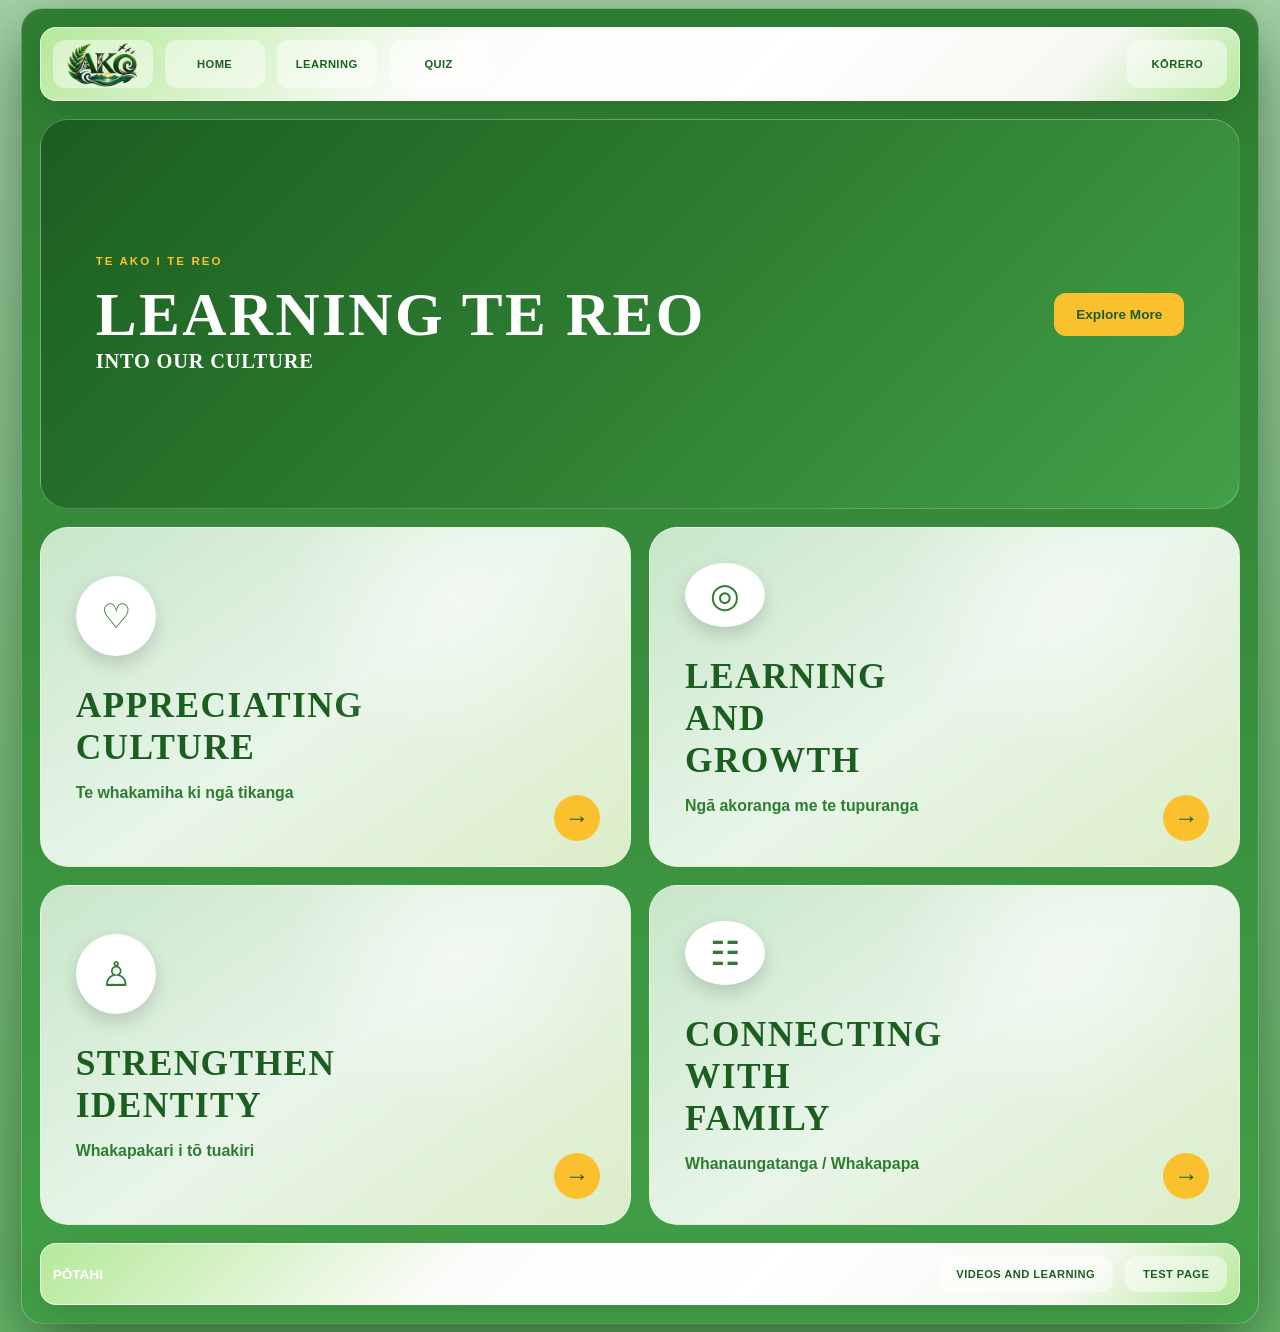
==== commit 7c991f7a: "had to make sure my korero page was linked to my home page" ====
--- a/index.html
+++ b/index.html
@@ -18,7 +18,7 @@
       <a href="index.html">Home</a>
       <a href="learning.html">Learning</a>
       <a href="Quiz.html">Quiz</a>
-      <a class="nav-pill" href="#korero">Kōrero</a>
+      <a class="nav-pill" href="korero.html">Kōrero</a>
     </nav>
 
 
--- a/style.css
+++ b/style.css
@@ -100,15 +100,9 @@
 
 }
 
-.logo {
-  width: 46px;
-  height: 46px;
-  display: grid;
-  place-items: center;
-  border-radius: 50% !important;
-  padding: 0 !important;
-  font-family: Georgia, serif;
-  font-size: 1.2rem !important;
+.top-nav img {
+    width: 77px;
+    height: 51px;
 }
 
 .nav-pill {
